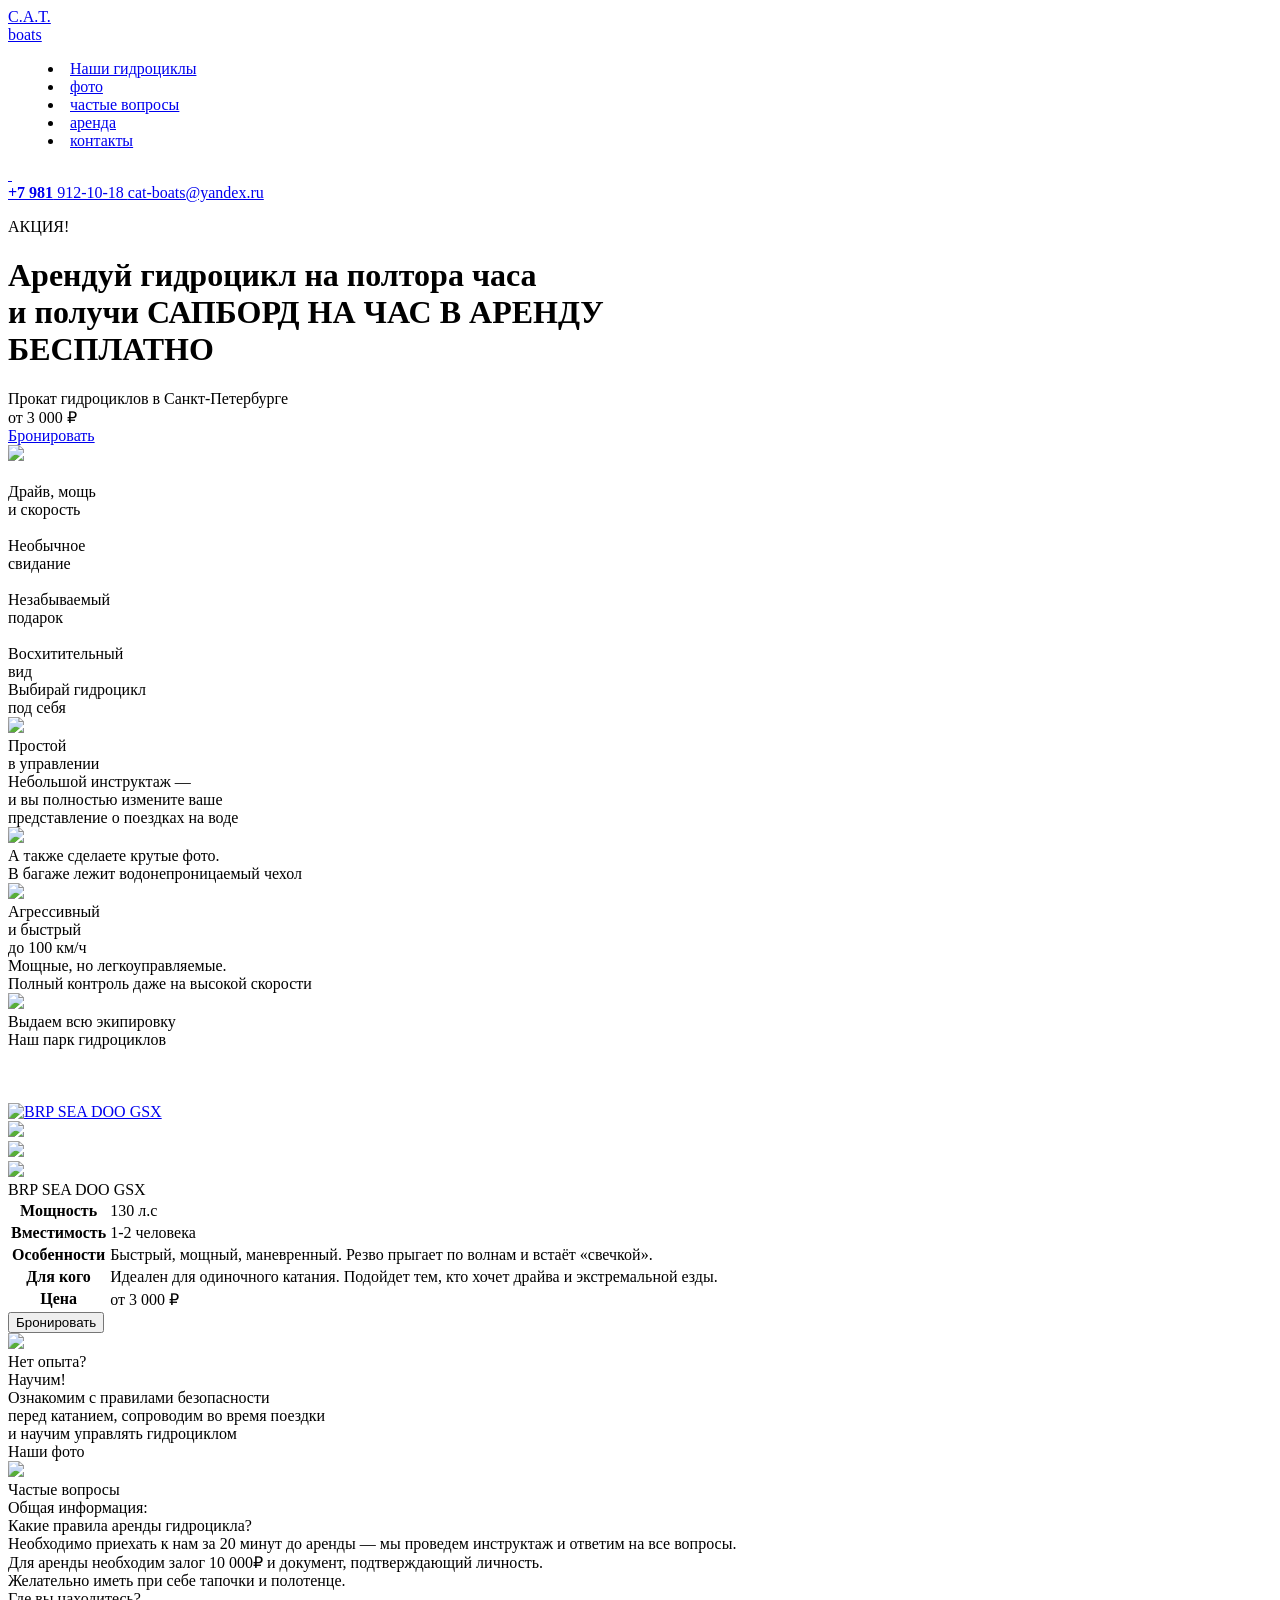
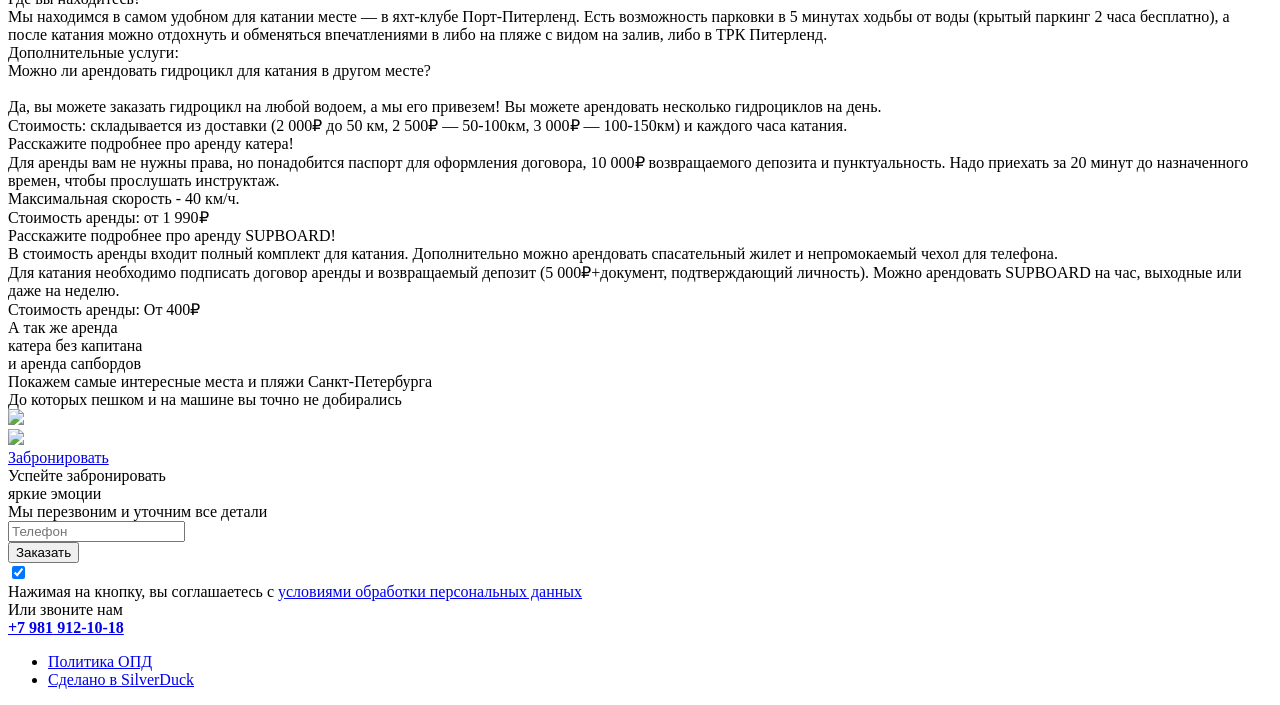
==== index.html @ 176a4f17 "Add files via upload" ====
﻿<!doctype html>
<html lang="ru">

<head>

	<meta charset="utf-8">
	<meta http-equiv="X-UA-Compatible" content="IE=edge">
	<meta name="viewport" content="width=device-width, initial-scale=1">

	<title>Прокат гидроциклов</title>
	<meta name="description" value="">

	<link rel="stylesheet" href="assets/media/css/style.css?t=assets/media/css/style.css" media="all">

	<link rel="stylesheet" href="swiper%407.4.1/swiper-bundle.min.css">
	<link rel="stylesheet" href="assets/media/plugins/fancybox/jquery.fancybox.min.css" media="all">

	<link rel="apple-touch-icon" sizes="180x180" href="assets/media/favicons/apple-touch-icon.png">
	<link rel="icon" type="image/png" sizes="32x32" href="assets/media/favicons/favicon-32x32.png">
	<link rel="icon" type="image/png" sizes="16x16" href="assets/media/favicons/favicon-16x16.png">
	<link rel="manifest" href="assets/media/favicons/site.webmanifest">
	<link rel="mask-icon" href="assets/media/favicons/safari-pinned-tab.svg" color="#101438">
	<meta name="msapplication-TileColor" content="#b8fd33">
	<meta name="theme-color" content="#b8fd33">
</head>

<body class="main-page">

	<header id="header" data-variant="1">
		<div class="container">
			<div class="in">

				<div class="left">

					<div class="logo">
						<a href="#">
							<span>C.A.T.</span><br>
							boats
						</a>
					</div>

				</div>

				<div class="right">

					<nav id="main-nav">
						<menu>
							<li>
								<a href="#park" data-smooth-scroll="">
									Наши гидроциклы
								</a>
							</li>
							<li>
								<a href="#photo" data-smooth-scroll="">
									фото
								</a>
							</li>
							<li>
								<a href="#faq" data-smooth-scroll="">
									частые вопросы
								</a>
							</li>
							<li>
								<a href="#arenda" data-smooth-scroll="">
									аренда
								</a>
							</li>
							<li>
								<a href="#footer" data-smooth-scroll="">
									контакты
								</a>
							</li>
						</menu>
					</nav>

					<div class="soc-line">
						<a href="https://tlgg.ru/79819121018" target="_blank">
							<img src="assets/img/telegram_icon.svg" alt="">
						</a>
						<a href="https://wapp.click/79819121018" target="_blank">
							<img src="assets/img/whatsapp_icon.svg" alt="">
						</a>
					</div>

					<div class="telephone">
						<a href="tel:+79819121018">
							<b>+7 981</b> 912-10-18
						</a>
						<a href="mailto:cat-boats@yandex.ru">cat-boats@yandex.ru</a>
					</div>

				</div>

			</div>
		</div>
	</header>
	<div id="content">

		<div class="block pb-h" data-id="1-1">
			<div class="top">
				<div class="container">
					<div class="in">

						<div class="info">
							<p>
								АКЦИЯ!
							</p>

							<h1>
								Арендуй гидроцикл на полтора часа<br>
								и получи САПБОРД НА ЧАС В АРЕНДУ<br>
								БЕСПЛАТНО
							</h1>

							<div class="sub-title">
								Прокат гидроциклов в <span style="white-space: nowrap;font-size: inherit;">Санкт-Петербурге</span><br>
								<span>от 3 000 ₽</span>
							</div>

							<div class="action">
								<a href="#park" data-smooth-scroll="">
									Бронировать
								</a>
							</div>
						</div>

						<div class="image">
							<img src="assets/img/opening.png">
						</div>

					</div>
				</div>
			</div>

			<div class="bottom">
				<div class="container">
					<div class="in">
						<div class="list">

							<div class="item item-1">
								<div class="item-icon">
									<img src="assets/img/priem-1.svg" alt="">
								</div>
								<div class="item-title">
									Драйв, мощь<br>
									и скорость
								</div>
							</div>

							<div class="item item-2">
								<div class="item-icon">
									<img src="assets/img/priem-2.svg" alt="">
								</div>
								<div class="item-title">
									Необычное<br>
									свидание
								</div>
							</div>

							<div class="item item-3">
								<div class="item-icon">
									<img src="assets/img/priem-3.svg" alt="">
								</div>
								<div class="item-title">
									Незабываемый<br>
									подарок
								</div>
							</div>

							<div class="item item-4">
								<div class="item-icon">
									<img src="assets/img/priem-4.svg" alt="">
								</div>
								<div class="item-title">
									Восхитительный<br>
									вид
								</div>
							</div>

						</div>
					</div>
				</div>
			</div>

		</div>

		<div class="block py-h" data-id="2-1">
			<div class="container">
				<div class="in">

					<div class="title text-center" data-size="medium">
						Выбирай гидроцикл<br>под себя
					</div>

					<div class="list">

						<div class="item item-1 item-image-left">
							<div class="item-in">

								<div class="item-image">
									<img src="assets/cache/images/assets/media/img/pages/main/2-1/item-1-945x717-e5d.jpg">
								</div>

								<div class="item-info">

									<div class="item-title">
										Простой<br>в управлении
									</div>

									<div class="item-description">
										Небольшой инструктаж —<br>и вы полностью измените ваше<br> представление о поездках на воде
									</div>

									<div class="item-additional">
										<div class="item-additional-image">
											<img src="assets/cache/images/assets/media/img/pages/main/2-1/item-1-info-115x-0d0.png">
										</div>

										<div class="item-additional-description">
											А также сделаете крутые фото.<br> В багаже лежит водонепроницаемый чехол
										</div>
									</div>

								</div>

							</div>
						</div>

						<div class="item item-2 item-image-right">
							<div class="item-in">

								<div class="item-image">
									<img src="assets/cache/images/assets/media/img/pages/main/2-1/item-2-945x725-397.jpg">
								</div>

								<div class="item-info">

									<div class="item-title">
										Агрессивный<br> и быстрый
									</div>

									<div class="item-sub-title">
										<span>
											до 100 км/ч
										</span>
									</div>

									<div class="item-description">
										Мощные, но легкоуправляемые.<br> Полный контроль даже на высокой скорости
									</div>

									<div class="item-additional">
										<div class="item-additional-image">
											<img src="assets/cache/images/assets/media/img/pages/main/2-1/item-2-info-105x-9df.png">
										</div>

										<div class="item-additional-description">
											Выдаем всю экипировку
										</div>
									</div>

								</div>

							</div>
						</div>

					</div>

				</div>
			</div>
		</div>

		<div class="block py-h" data-id="3-1" id="park">
			<div class="container">
				<div class="in">

					<div class="top">

						<div class="title" data-size="medium">
							Наш парк гидроциклов
						</div>

						<div class="controls">

							<div class="control prev">
								<svg width="36" height="23" viewbox="0 0 36 23" fill="none" xmlns="http://www.w3.org/2000/svg">
									<path d="M36.001 11.5L1.00098 11.5M1.00098 11.5L11.501 1M1.00098 11.5L11.501 22"></path>
								</svg>
							</div>

							<div class="control next">
								<svg width="36" height="23" viewbox="0 0 36 23" fill="none" xmlns="http://www.w3.org/2000/svg">
									<path d="M0.00097748 11.5L35.001 11.5M35.001 11.5L24.501 1M35.001 11.5L24.501 22"></path>
								</svg>
							</div>

						</div>

					</div>

					<div class="list">
						<div class="swiper">
							<div class="swiper-wrapper">

								<div class="swiper-slide item">
									<div class="item-in">
										<div class="item-image">
											<a href="assetimg/gidrosicle/gsx/1.JPG" data-fancybox="product-6" data-fancybox-product="">
												<img src="assets/img/gidrosicle/gsx/1.JPG" alt="BRP SEA DOO GSX ">
											</a>
										</div>

										<div class="item-photos">
											<div class="item-photo">
												<a href="assets/img/gidrosicle/gsx/2.JPG" data-fancybox="product-6" data-fancybox-product="">
													<img src="assets/img/gidrosicle/gsx/2.JPG" srcset="assets/img/gidrosicle/gsx/2.JPG">
												</a>
											</div>
											<div class="item-photo">
												<a href="assets/img/gidrosicle/gsx/3.JPG" data-fancybox="product-6" data-fancybox-product="">
													<img src="assets/img/gidrosicle/gsx/3.JPG" srcset="assets/img/gidrosicle/gsx/3.JPG">
												</a>
											</div>
											<div class="item-photo">
												<a href="assets/img/gidrosicle/gsx/4.JPG" data-fancybox="product-6" data-fancybox-product="">
													<img src="assets/img/gidrosicle/gsx/4.JPG" srcset="assets/img/gidrosicle/gsx/4.JPG">
												</a>
											</div>
										</div>

										<div class="item-title">
											<span>
												BRP SEA DOO GSX
											</span>
										</div>

										<div class="item-characteristics">
											<table>
												<tr>
													<th>Мощность</th>
													<td>130 л.с</td>
												</tr>
												<tr>
													<th>Вместимость</th>
													<td>1-2 человека</td>
												</tr>
												<tr>
													<th>Особенности</th>
													<td>Быстрый, мощный, маневренный. Резво прыгает по волнам и встаёт «свечкой». </td>
												</tr>
												<tr>
													<th>Для кого</th>
													<td>Идеален для одиночного катания. Подойдет тем, кто хочет драйва и экстремальной езды.</td>
												</tr>
												<tr>
													<th>Цена</th>
													<td>от 3 000 ₽</td>
												</tr>
											</table>
										</div>

										<div class="item-action">
											<button type="button" data-product-callback="BRP SEA DOO GSX">
												Бронировать
											</button>
										</div>

									</div>
								</div>
								<div class="swiper-slide item">
									<div class="item-in">
										<div class="item-image">
											<a href="assets/img/gidrosicle/gtx-rfi/1.jpg" data-fancybox="product-5" data-fancybox-product="">
												<img src="assets/img/gidrosicle/gtx-rfi/1.jpg" alt="BRP SEA DOO GTX RFI">
											</a>
										</div>

										<div class="item-photos">
											<div class="item-photo">
												<a href="assets/img/gidrosicle/gtx-rfi/1.jpg" data-fancybox="product-5"
													data-fancybox-product="">
													<img src="assets/img/gidrosicle/gtx-rfi/1.jpg" srcset="assets/img/gidrosicle/gtx-rfi/1.jpg">
												</a>
											</div>
											<div class="item-photo">
												<a href="assets/img/gidrosicle/gtx-rfi/2.jpg" data-fancybox="product-5"
													data-fancybox-product="">
													<img src="assets/img/gidrosicle/gtx-rfi/2.jpg" srcset="assets/img/gidrosicle/gtx-rfi/2.jpg">
												</a>
											</div>
										</div>

										<div class="item-title">
											<span>
												BRP SEA DOO GTX RFI
											</span>
										</div>

										<div class="item-characteristics">
											<table>
												<tr>
													<th>Мощность</th>
													<td>110 л.с</td>
												</tr>
												<tr>
													<th>Вместимость</th>
													<td>1-2 человека</td>
												</tr>
												<tr>
													<th>Особенности</th>
													<td>Комфортный, устойчивый, надежный. </td>
												</tr>
												<tr>
													<th>Для кого</th>
													<td>Идеален для катания вдвоём. Подойдет для необычного свидания.</td>
												</tr>
												<tr>
													<th>Цена</th>
													<td>от 3 000 ₽</td>
												</tr>
											</table>
										</div>

										<div class="item-action">
											<button type="button" data-product-callback="BRP SEA DOO GTX RFI">
												Бронировать
											</button>
										</div>

									</div>
								</div>
								<div class="swiper-slide item">
									<div class="item-in">
										<div class="item-image">
											<a href="assets/img/gidrosicle/rxp/1.jpg" data-fancybox="product-7" data-fancybox-product="">
												<img src="assets/img/gidrosicle/rxp/1.jpg" alt="SEA-DOO RXP">
											</a>
										</div>

										<div class="item-photos">
											<div class="item-photo">
												<a href="assets/img/gidrosicle/rxp/1.jpg" data-fancybox="product-7" data-fancybox-product="">
													<img src="assets/img/gidrosicle/rxp/1.jpg" srcset="assets/img/gidrosicle/rxp/1.jpg">
												</a>
											</div>
											<div class="item-photo">
												<a href="assets/img/gidrosicle/rxp/2.jpg" data-fancybox="product-7" data-fancybox-product="">
													<img src="assets/img/gidrosicle/rxp/2.jpg" srcset="assets/img/gidrosicle/rxp/2.jpg">
												</a>
											</div>
										</div>

										<div class="item-title">
											<span>
												SEA-DOO RXP
											</span>
										</div>

										<div class="item-characteristics">
											<table>
												<tr>
													<th>Мощность</th>
													<td>150 л.с</td>
												</tr>
												<tr>
													<th>Вместимость</th>
													<td>1-3 человека</td>
												</tr>
												<tr>
													<th>Особенности</th>
													<td>Устойчивый и настолько мощный, что способен надежно удерживать до 3-х человек. Одна из
														самых комфортных моделей.</td>
												</tr>
												<tr>
													<th>Для кого</th>
													<td>Подойдёт как для парного, так и для индивидуального катания.</td>
												</tr>
												<tr>
													<th>Цена</th>
													<td>от 4 000 ₽</td>
												</tr>
											</table>
										</div>

										<div class="item-action">
											<button type="button" data-product-callback="SEA-DOO RXP">
												Бронировать
											</button>
										</div>

									</div>
								</div>
							</div>
						</div>
					</div>

				</div>
			</div>
		</div>

		<div class="block py-h" data-id="5-1">
			<div class="container">
				<div class="in">

					<div class="image">
						<img src="assets/cache/images/assets/media/img/pages/main/5-1-1500x-cd6.jpg">

						<div class="image-text">
							<span>
								Нет опыта?<br>Научим!
							</span>
						</div>
					</div>

					<div class="description">
						Ознакомим с правилами безопасности<br>перед катанием, сопроводим во время поездки<br>и научим управлять
						гидроциклом
					</div>

				</div>
			</div>
		</div>

		<div class="block py-h" data-id="6-1" id="photo">
			<div class="in">
				<div class="container">

					<div class="title text-md-center" data-size="medium">
						Наши фото
					</div>

					<div class="list">
						<div class="swiper">
							<div class="swiper-wrapper">

								<div class="swiper-slide item">
									<a href="assetimg/slider/1.JPG" data-fancybox="6-1" class="item-in">
										<img src="assets/img/slider/1.JPG">
									</a>
								</div>
								<div class="swiper-slide item">
									<a href="assetimg/slider/2.JPG" data-fancybox="6-1" class="item-in">
										<img src="assets/img/slider/2.JPG">
									</a>
								</div>
								<div class="swiper-slide item">
									<a href="assetimg/slider/3.JPG" data-fancybox="6-1" class="item-in">
										<img src="assets/img/slider/3.JPG">
									</a>
								</div>
								<div class="swiper-slide item">
									<a href="assetimg/slider/4.JPG" data-fancybox="6-1" class="item-in">
										<img src="assets/img/slider/4.JPG">
									</a>
								</div>
								<div class="swiper-slide item">
									<a href="assetimg/slider/5.JPG" data-fancybox="6-1" class="item-in">
										<img src="assets/img/slider/5.JPG">
									</a>
								</div>
								<div class="swiper-slide item">
									<a href="assetimg/slider/6.JPG" data-fancybox="6-1" class="item-in">
										<img src="assets/img/slider/6.JPG">
									</a>
								</div>
								<div class="swiper-slide item">
									<a href="assetimg/slider/7.JPG" data-fancybox="6-1" class="item-in">
										<img src="assets/img/slider/7.JPG">
									</a>
								</div>
								<div class="swiper-slide item">
									<a href="assetimg/slider/8.JPG" data-fancybox="6-1" class="item-in">
										<img src="assets/img/slider/8.JPG">
									</a>
								</div>
								<div class="swiper-slide item">
									<a href="assetimg/slider/9.JPG" data-fancybox="6-1" class="item-in">
										<img src="assets/img/slider/9.JPG">
									</a>
								</div>
								<div class="swiper-slide item">
									<a href="assetimg/slider/10.JPG" data-fancybox="6-1" class="item-in">
										<img src="assets/img/slider/10.JPG">
									</a>
								</div>
								<div class="swiper-slide item">
									<a href="assetimg/slider/11.JPG" data-fancybox="6-1" class="item-in">
										<img src="assets/img/slider/11.JPG">
									</a>
								</div>


							</div>

							<div class="swiper-scrollbar"></div>
						</div>
					</div>

				</div>
			</div>
		</div>

		<div class="block py-h" data-id="7-1" id="faq">
			<div class="container">
				<div class="in">

					<div class="title text-md-center" data-size="medium">
						Частые вопросы
					</div>

					<div class="list">

						<div class="item faq-title">
							Общая информация:
						</div>

						<div class="item">
							<div class="item-in">

								<div class="item-title">
									Какие правила аренды гидроцикла?
								</div>

								<div class="item-text">
									Необходимо приехать к нам за 20 минут до аренды — мы проведем инструктаж и ответим на все вопросы.<br>
									Для аренды необходим залог 10 000₽ и документ, подтверждающий личность.<br>
									Желательно иметь при себе тапочки и полотенце.

								</div>

							</div>
						</div>
						<div class="item">
							<div class="item-in">

								<div class="item-title">
									Где вы находитесь?
								</div>

								<div class="item-text">
									Мы находимся в самом удобном для катании месте — в яхт-клубе Порт-Питерленд. Есть возможность парковки
									в 5 минутах ходьбы от воды (крытый паркинг 2 часа бесплатно), а после катания можно отдохнуть и
									обменяться впечатлениями в либо на пляже с видом на залив, либо в ТРК Питерленд.
								</div>

							</div>
						</div>

						<div class="item faq-title">
							Дополнительные услуги:
						</div>

						<div class="item">
							<div class="item-in">

								<div class="item-title">
									Можно ли арендовать гидроцикл для катания в другом месте?
								</div>

								<div class="item-text"><br>
									Да, вы можете заказать гидроцикл на любой водоем, а мы его привезем! Вы можете арендовать несколько
									гидроциклов на день.<br>
									Стоимость: складывается из доставки (2 000₽ до 50 км, 2 500₽ — 50-100км, 3 000₽ — 100-150км) и каждого
									часа катания.
								</div>

							</div>
						</div>
						<div class="item">
							<div class="item-in">

								<div class="item-title">
									Расскажите подробнее про аренду катера!
								</div>

								<div class="item-text">
									Для аренды вам не нужны права, но понадобится паспорт для оформления договора, 10 000₽ возвращаемого
									депозита и пунктуальность. Надо приехать за 20 минут до назначенного времен, чтобы прослушать
									инструктаж.<br>
									Максимальная скорость - 40 км/ч.<br>
									Стоимость аренды: от 1 990₽
								</div>

							</div>
						</div>
						<div class="item">
							<div class="item-in">

								<div class="item-title">
									Расскажите подробнее про аренду SUPBOARD!
								</div>

								<div class="item-text">
									В стоимость аренды входит полный комплект для катания. Дополнительно можно арендовать спасательный
									жилет и непромокаемый чехол для телефона.<br>
									Для катания необходимо подписать договор аренды и возвращаемый депозит (<span
										style="white-space: nowrap;">5 000₽+</span>документ,
									подтверждающий личность). Можно арендовать SUPBOARD на час, выходные или даже на неделю.<br>
									Стоимость аренды: От 400₽
								</div>

							</div>
						</div>

					</div>

				</div>
			</div>
		</div>

		<div class="block pt-h" data-id="8-1" id="arenda">
			<div class="in">
				<div class="container">

					<div class="list">

						<div class="item item-1">
							<div class="item-in">
								<div class="item-title">
									А так же аренда<br>
									катера без капитана<br>
									и аренда сапбордов
								</div>

								<div class="item-description">
									Покажем самые интересные места и пляжи Санкт-Петербурга
								</div>

								<div class="item-additional">
									До которых пешком и на машине вы точно не добирались
								</div>

								<div class="item-image">
									<img src="assets/cache/images/assets/media/img/pages/main/8-1/item-1-1050x-dff.jpg">
								</div>
							</div>
						</div>

						<div class="item item-2">
							<div class="item-in">
								<div class="item-image">
									<img src="assets/cache/images/assets/media/img/pages/main/8-1/item-2-750x-c8d.jpg">
								</div>

								<div class="item-action">
									<a href="#excursion" data-fancybox="">
										Забронировать
									</a>
								</div>

							</div>
						</div>

					</div>

				</div>
			</div>
		</div>

	</div>

	<footer id="footer" data-variant="1"
		style="background-image: url('assets/cache/images/assets/media/img/footer-1300x-13b.jpg')">
		<div class="in">

			<div class="title text-center" data-size="medium">
				Успейте забронировать<br>
				яркие эмоции
			</div>

			<div class="description">
				Мы перезвоним и уточним все детали
			</div>

			<div class="form" data-form="1-1-popup-form-footer">
				<div class="form-in">


					<form action="" data-ajax-form="" data-parsley-validate="">
						<input type="hidden" name="project_name" value="C.A.T. BOATS">
						<input type="hidden" name="admin_email" value="cat-boats@yandex.ru">
						<input type="hidden" name="form_subject" value="Бронирование в подвале сайта">
						<input type="hidden" name="type" value="Обратная связь в футере">

						<div class="form-group">
							<input name="telephone" type="tel" name="telephone" class="form-control" placeholder="Телефон" required=""
								data-telephone="">
						</div>

						<button type="submit">
							Заказать
						</button>

						<div class="agreement">
							<label>
								<input type="checkbox" name="agreement" checked="" required="">

								<div>
									Нажимая на кнопку, вы соглашаетесь с <a href="privacy.pdf" target="_blank">условиями обработки
										персональных данных</a>
								</div>
							</label>
						</div>
					</form>

				</div>
			</div>

			<div class="contacts">
				<div class="contacts-title">
					Или звоните нам
				</div>

				<div class="contacts-telephone">
					<a href="tel:+79819121018">
						<b>+7 981</b><b> 912-10-18</b>
					</a>
				</div>
			</div>

			<div class="links">
				<ul>

					<li>
						<a href="privacy.pdf">
							<span>
								Политика ОПД
							</span>
						</a>
					</li>

					<li>
						<a href="http://silverduck.net/" target="_blank">
							<span>
								Сделано в SilverDuck
							</span>
						</a>
					</li>

				</ul>
			</div>

		</div>
	</footer>
	<script src="assets/media/plugins/jquery/jquery-3.6.0.min.js"></script>
	<script src="swiper%407.4.1/swiper-bundle.min.js"></script>
	<script src="assets/media/plugins/fancybox/jquery.fancybox.min.js"></script>
	<script src="assets/media/plugins/parsley/parsley.min.js"></script>
	<script src="assets/media/plugins/masked-input/jquery.maskedinput.js"></script>
	<script src="gh/cferdinandi/gumshoe%404/dist/gumshoe.polyfills.min.js"></script>
	<script src="gh/cferdinandi/smooth-scroll%4015/dist/smooth-scroll.polyfills.min.js"></script>

	<script src="assets/media/js/reusable/plugins.js"></script>

	<script src="assets/media/js/reusable/form.js"></script>
	<script src="assets/media/js/app.js?v=/assets/media/js/app.js"></script>


	<div id="callback" class="popup" data-id="1-1" data-popup="1" style="display: none;">
		<div class="in">

			<div class="form" data-form="1-1-popup-form-callback">
				<div class="form-in">


					<div class="top">
						<div class="title" data-size="small">
							Обратная связь
						</div>

						<div class="text">
							Оставьте заявку и мы вам перезвоним
						</div>
					</div>

					<form action="" data-ajax-form="" data-parsley-validate="">
						<input type="hidden" name="project_name" value="C.A.T. BOATS">
						<input type="hidden" name="admin_email" value="cat-boats@yandex.ru">
						<input type="hidden" name="form_subject" value="Обратная связь в шапке">

						<input type="hidden" name="formid" value="1-1-popup-form-callback">
						<input type="hidden" name="type" value="Обратная связь в шапке">

						<div class="form-group">
							<input name="telephone" type="tel" name="telephone" class="form-control" placeholder="Телефон" required=""
								data-telephone="">
						</div>

						<button type="submit">
							Заказать
						</button>

						<div class="agreement">
							<label>
								<input type="checkbox" name="agreement" checked="" required="">

								<div>
									Нажимая на кнопку, вы соглашаетесь с <a href="privacy.pdf" target="_blank">условиями обработки
										персональных данных</a>
								</div>
							</label>
						</div>
					</form>

				</div>
			</div>

		</div>
	</div>

	<div id="excursion" class="popup" data-id="1-1" data-popup="1" style="display: none;">
		<div class="in">

			<div class="form" data-form="1-1-popup-form-excursion">
				<div class="form-in">


					<div class="top">
						<div class="title" data-size="small">
							Заказать экскурсию
						</div>

						<div class="text">
							Оставьте заявку и мы вам перезвоним
						</div>
					</div>

					<form method="post" data-ajax-form="" data-parsley-validate="">
						<input type="hidden" name="project_name" value="C.A.T. BOATS">
						<input type="hidden" name="admin_email" value="cat-boats@yandex.ru">
						<input type="hidden" name="form_subject" value="Заказ экскурсии">

						<input type="hidden" name="type" value="Заказ экскурсии">

						<div class="form-group">
							<input name="telephone" type="tel" name="telephone" class="form-control" placeholder="Телефон" required=""
								data-telephone="">
						</div>

						<button type="submit">
							Заказать
						</button>

						<div class="agreement">
							<label>
								<input type="checkbox" name="agreement" checked="" required="">

								<div>
									Нажимая на кнопку, вы соглашаетесь с <a href="privacy.pdf" target="_blank">условиями обработки
										персональных данных</a>
								</div>
							</label>
						</div>
					</form>

				</div>
			</div>

		</div>
	</div>

	<div id="product-popup" class="popup" data-id="1-1" data-popup="1" style="display: none;">
		<div class="in">

			<div class="form" data-form="1-6-popup-form-product">
				<div class="form-in">


					<div class="top">
						<div class="title" data-size="small">
							<div>
								Бронировать гидроцикл<br><span data-product-text=""></span>
							</div>
						</div>

						<div class="text">
							Оставьте заявку и мы вам перезвоним
						</div>
					</div>

					<form method="" data-ajax-form="" data-parsley-validate="">
						<input type="hidden" name="project_name" value="C.A.T. BOATS">
						<input type="hidden" name="admin_email" value="cat-boats@yandex.ru">
						<input type="hidden" name="form_subject" value="Бронирование гидроцикла">

						<input type="hidden" name="type" value="Бронирование гидроцикла">
						<input type="hidden" name="product" data-product-input="">

						<div class="form-group">
							<input name="telephone" type="tel" name="telephone" class="form-control" placeholder="Телефон" required=""
								data-telephone="">
						</div>

						<button type="submit">
							Забронировать
						</button>

						<div class="agreement">
							<label>
								<input type="checkbox" name="agreement" checked="" required="">

								<div>
									Нажимая на кнопку, вы соглашаетесь с <a href="privacy.pdf" target="_blank">условиями обработки
										персональных данных</a>
								</div>
							</label>
						</div>
					</form>

				</div>
			</div>

		</div>
	</div>

</body>

</html>
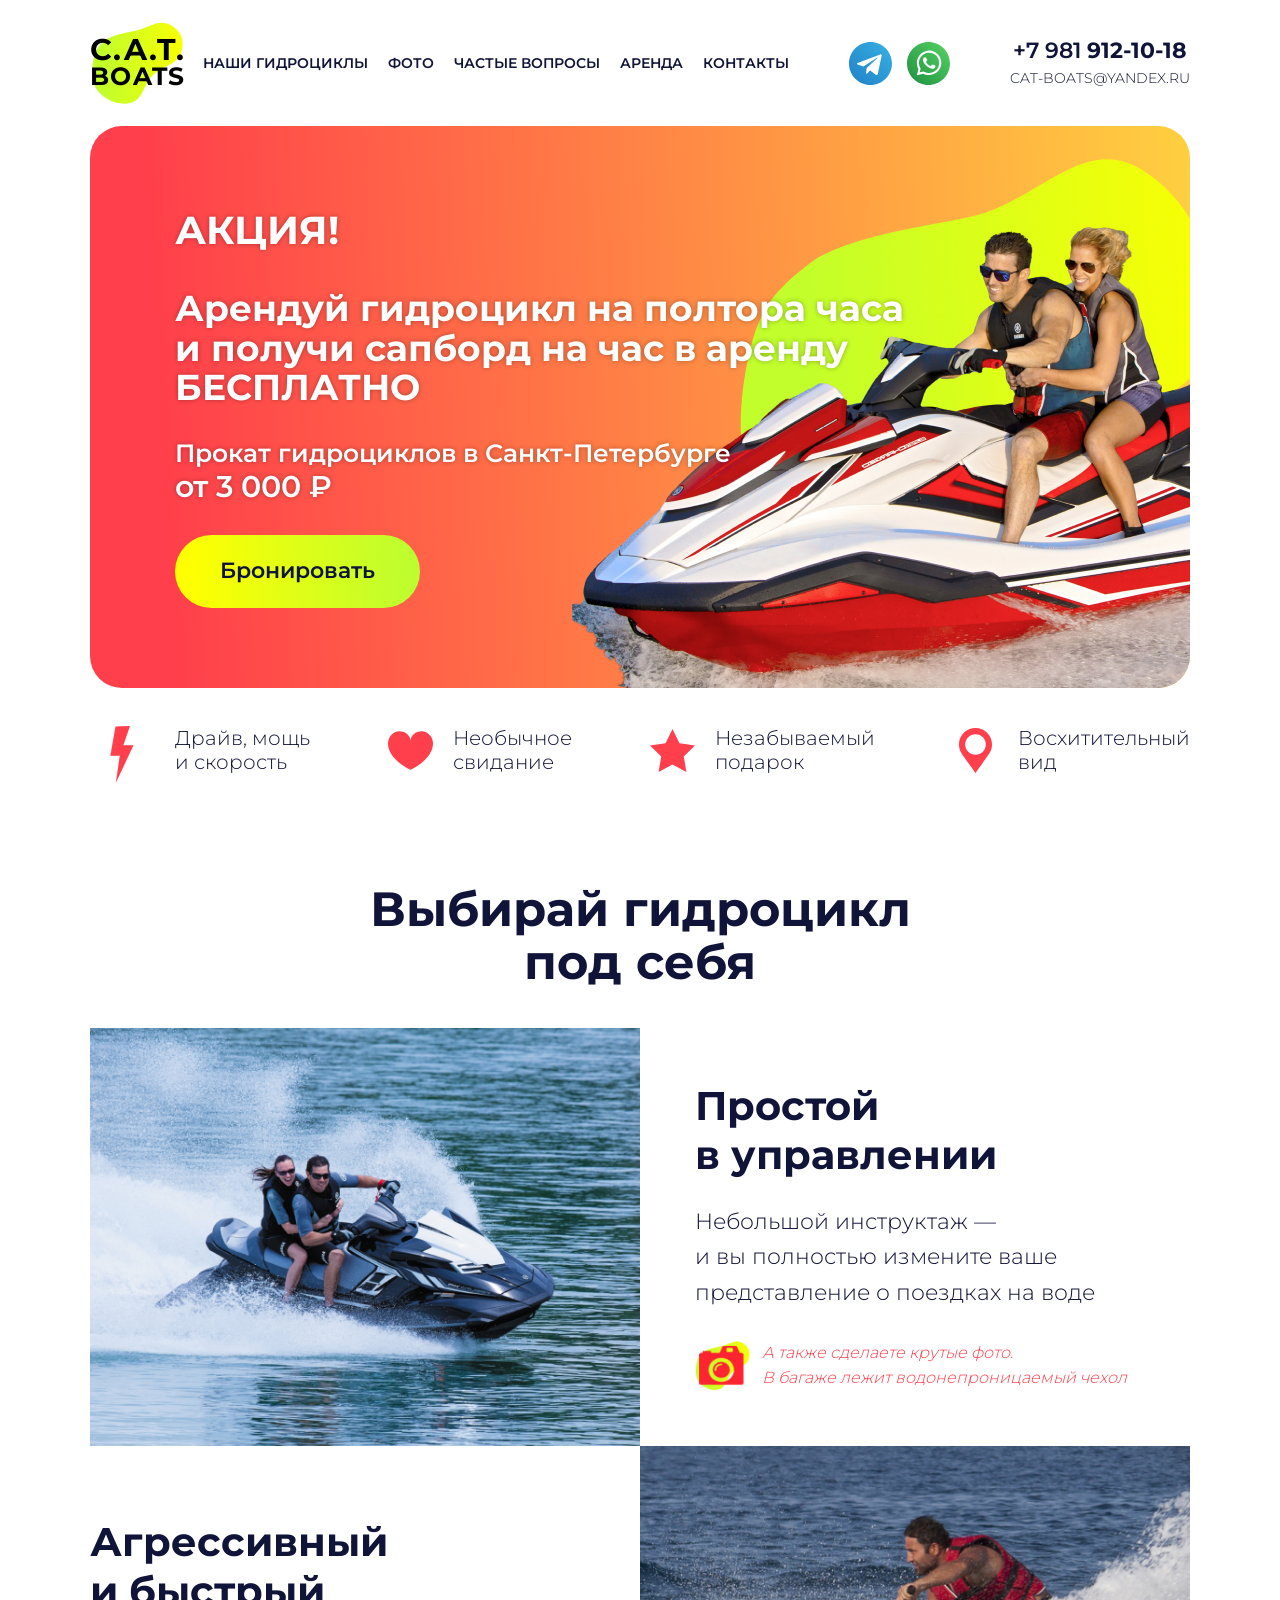
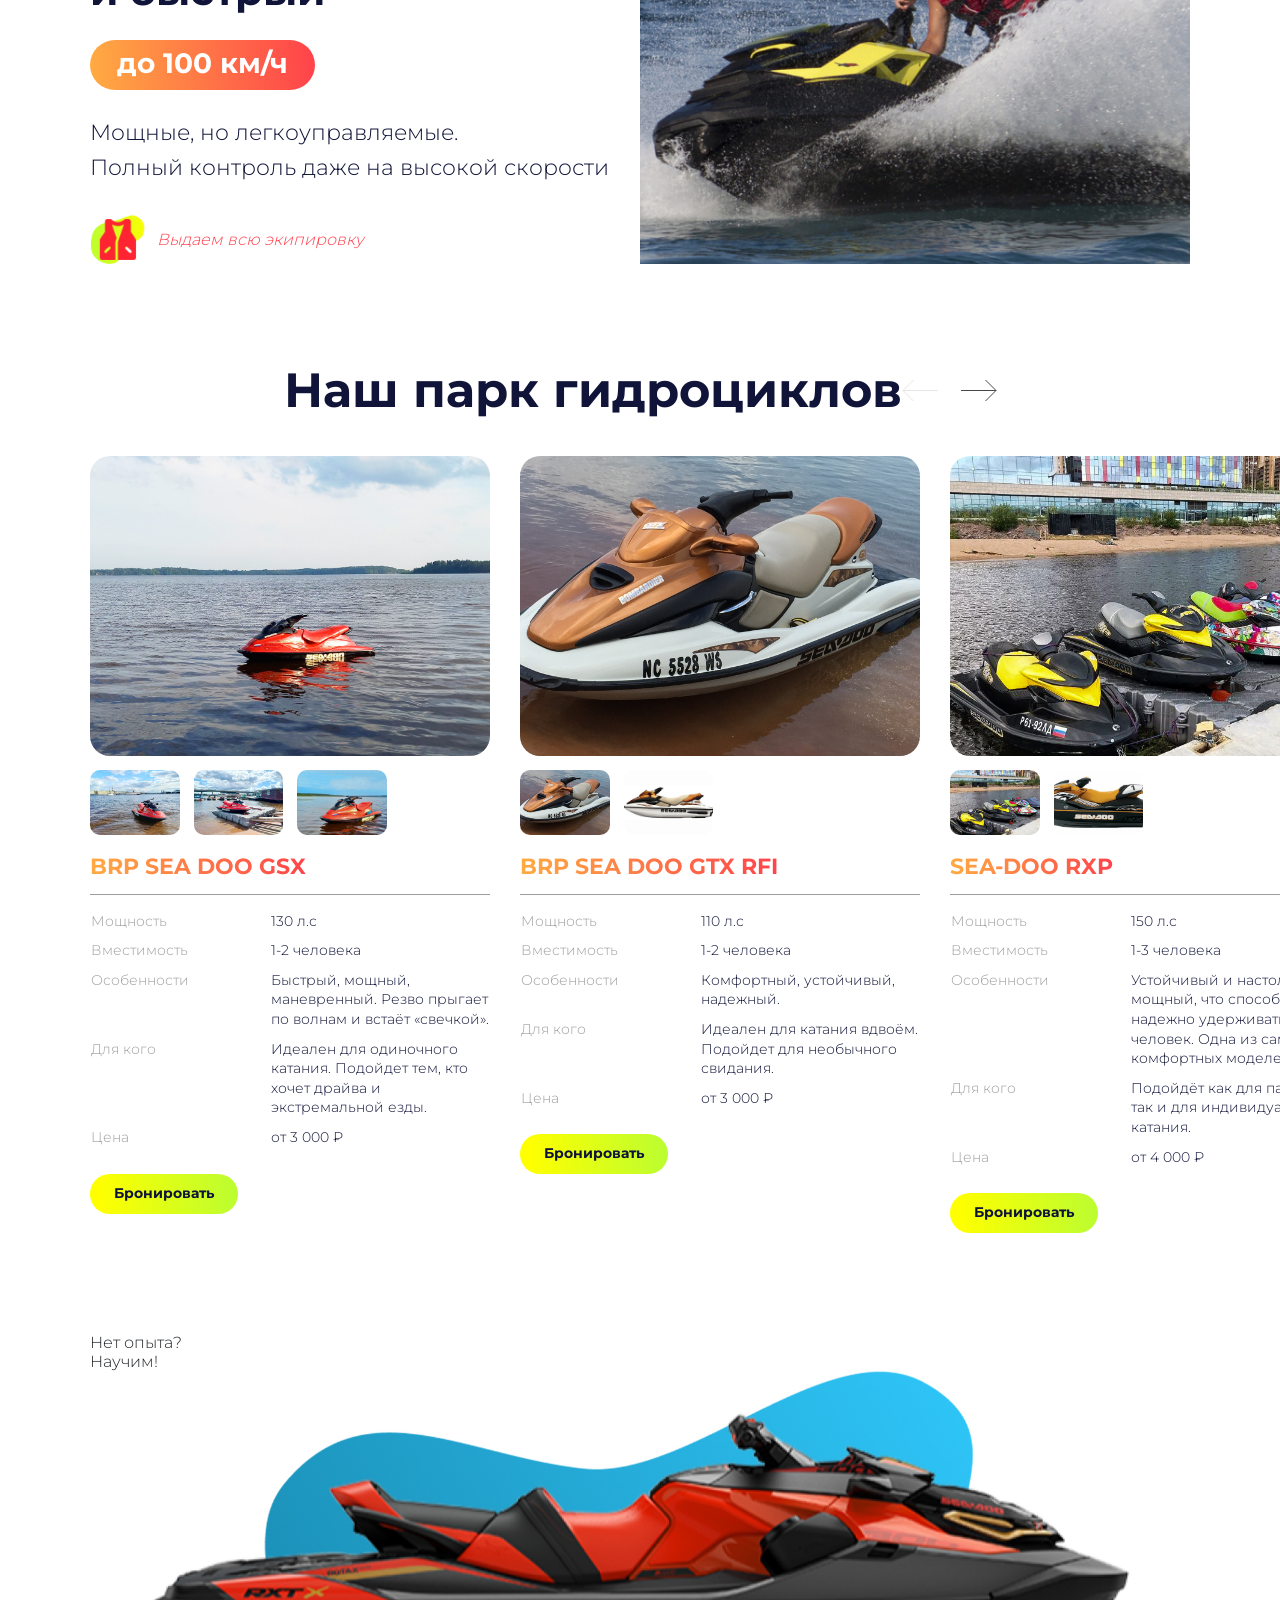
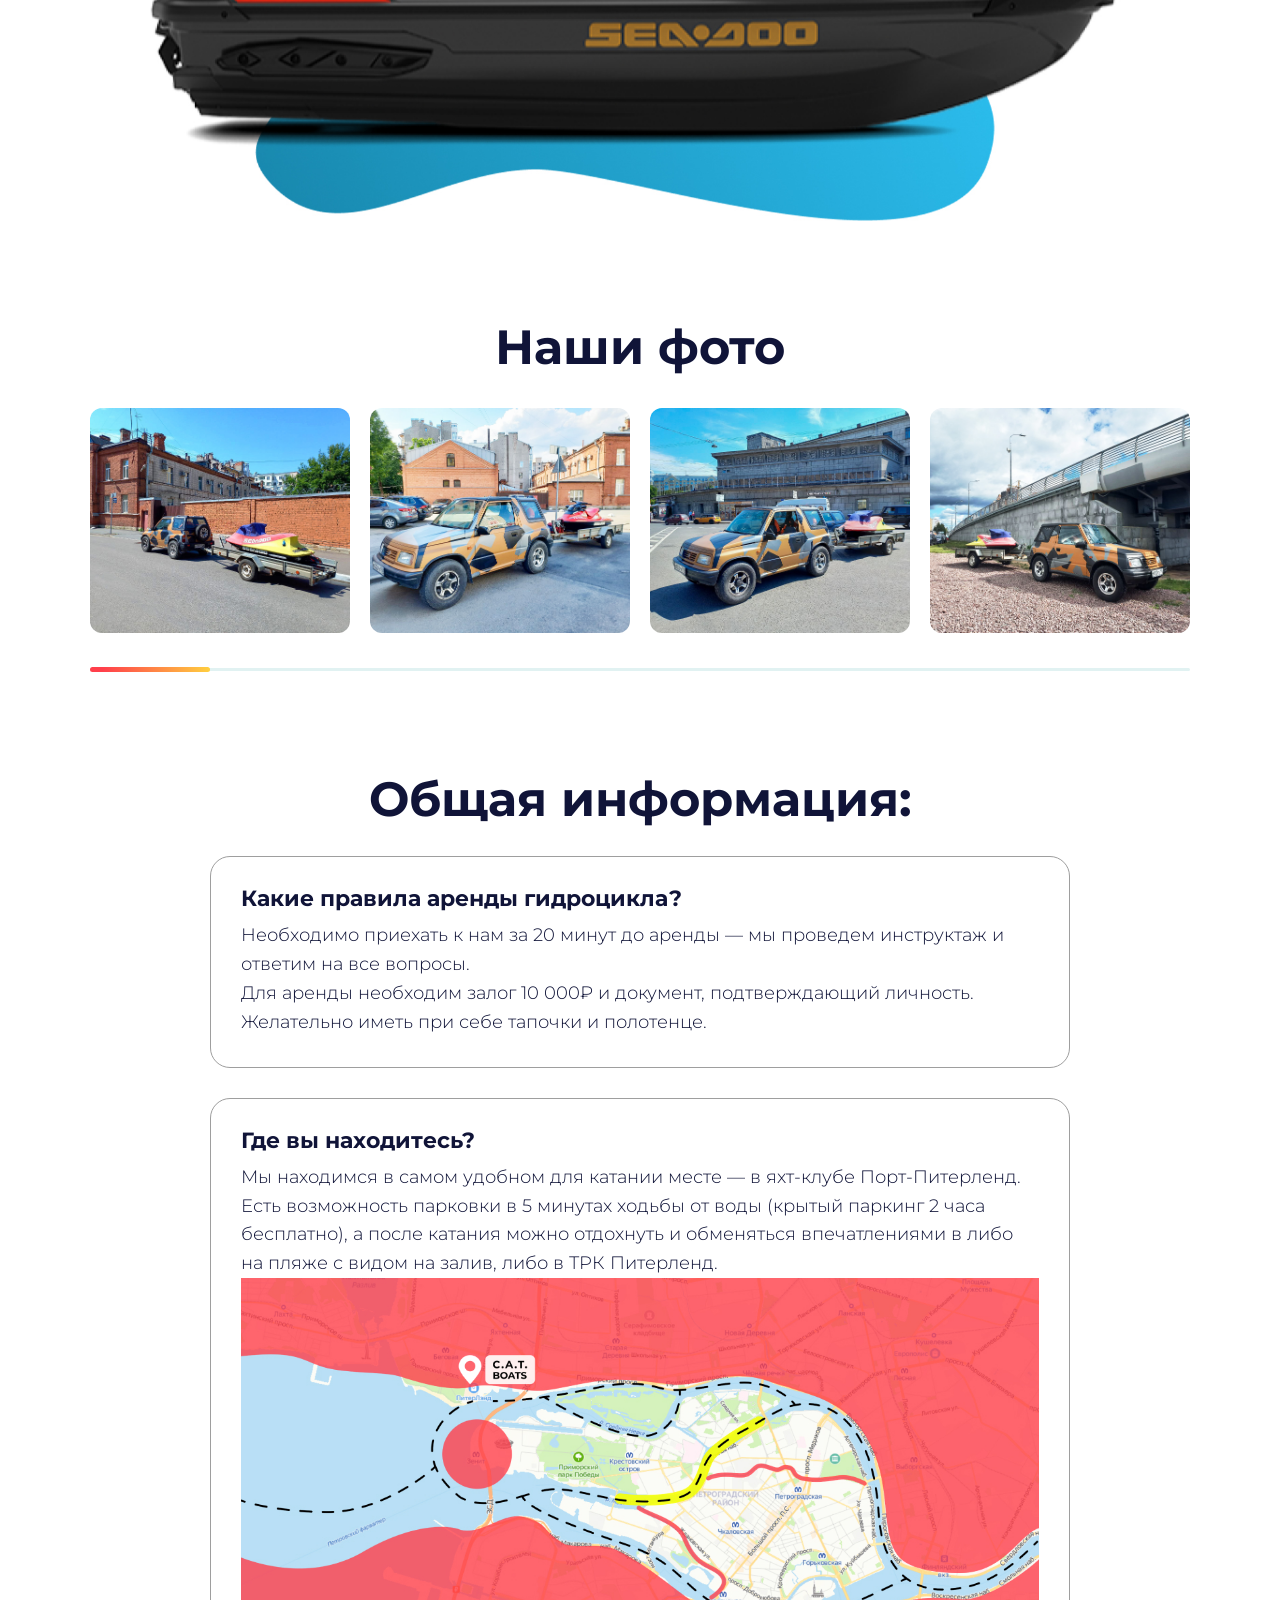
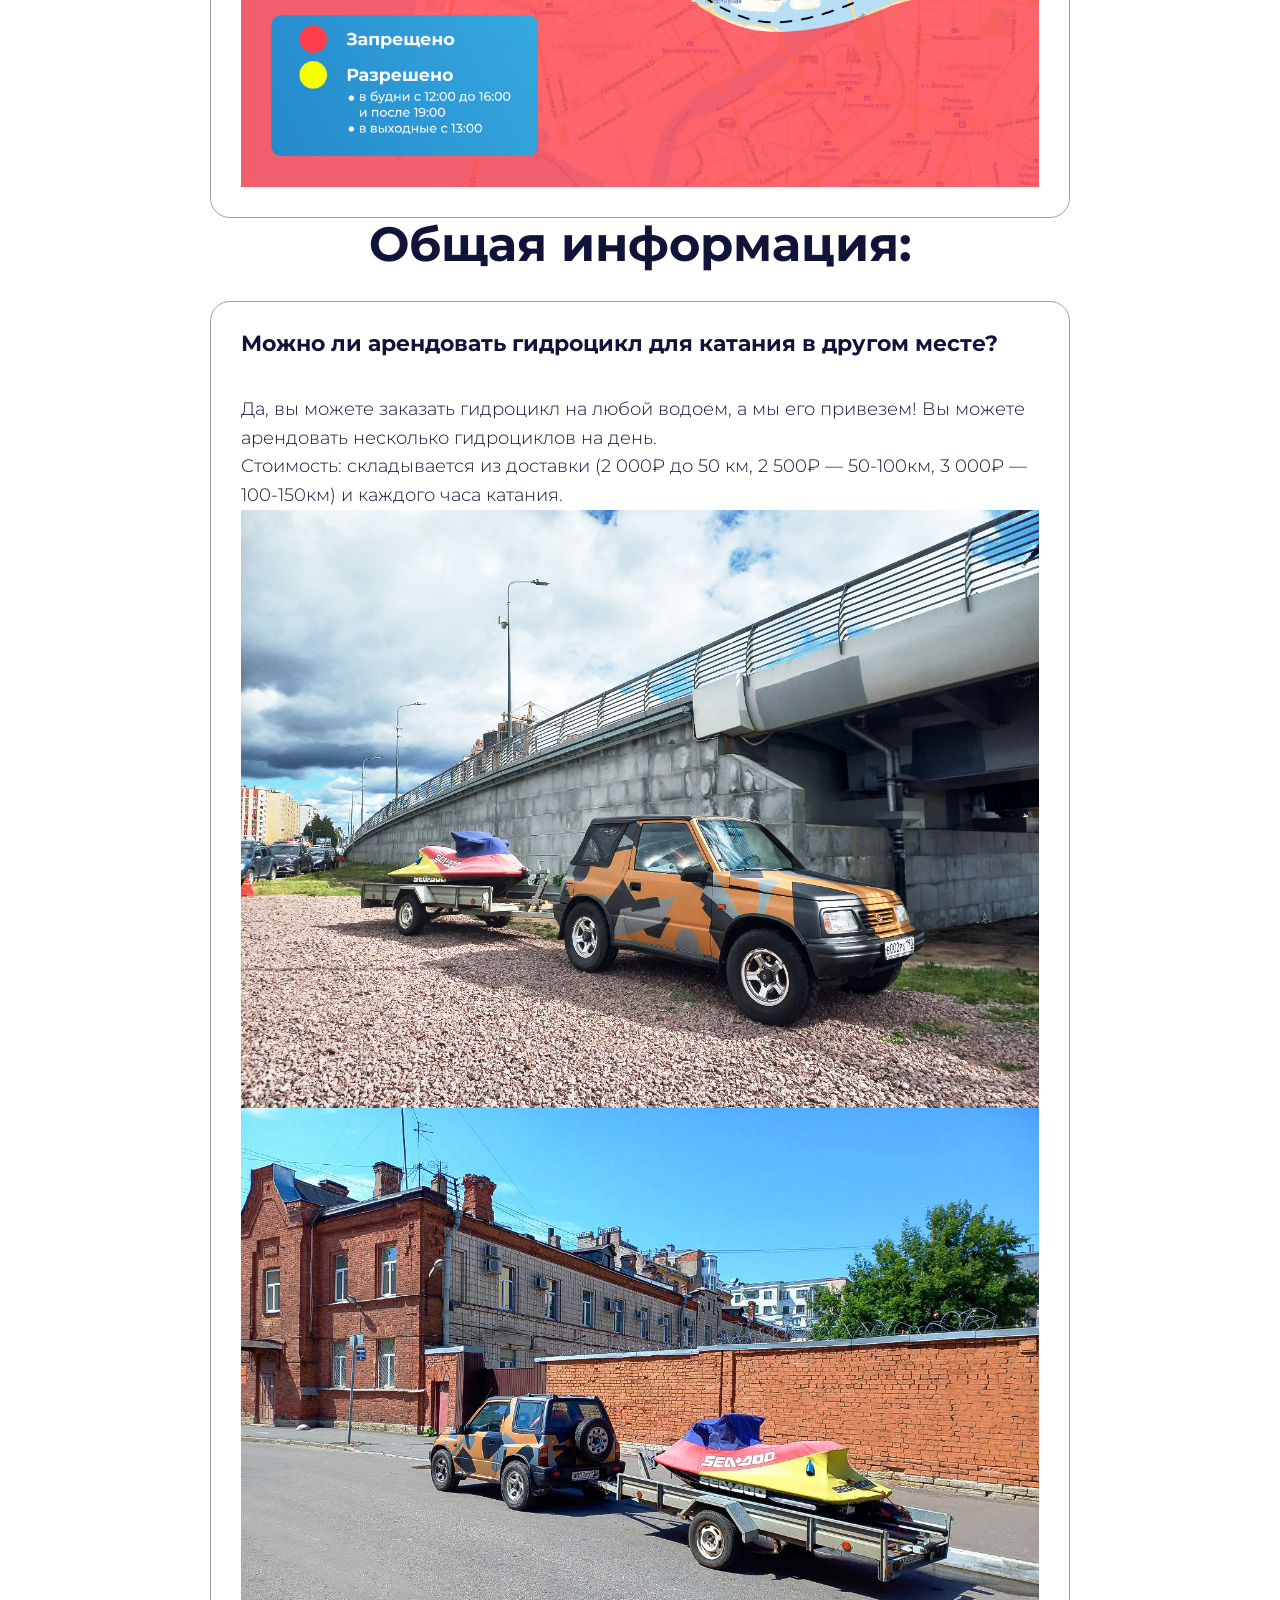
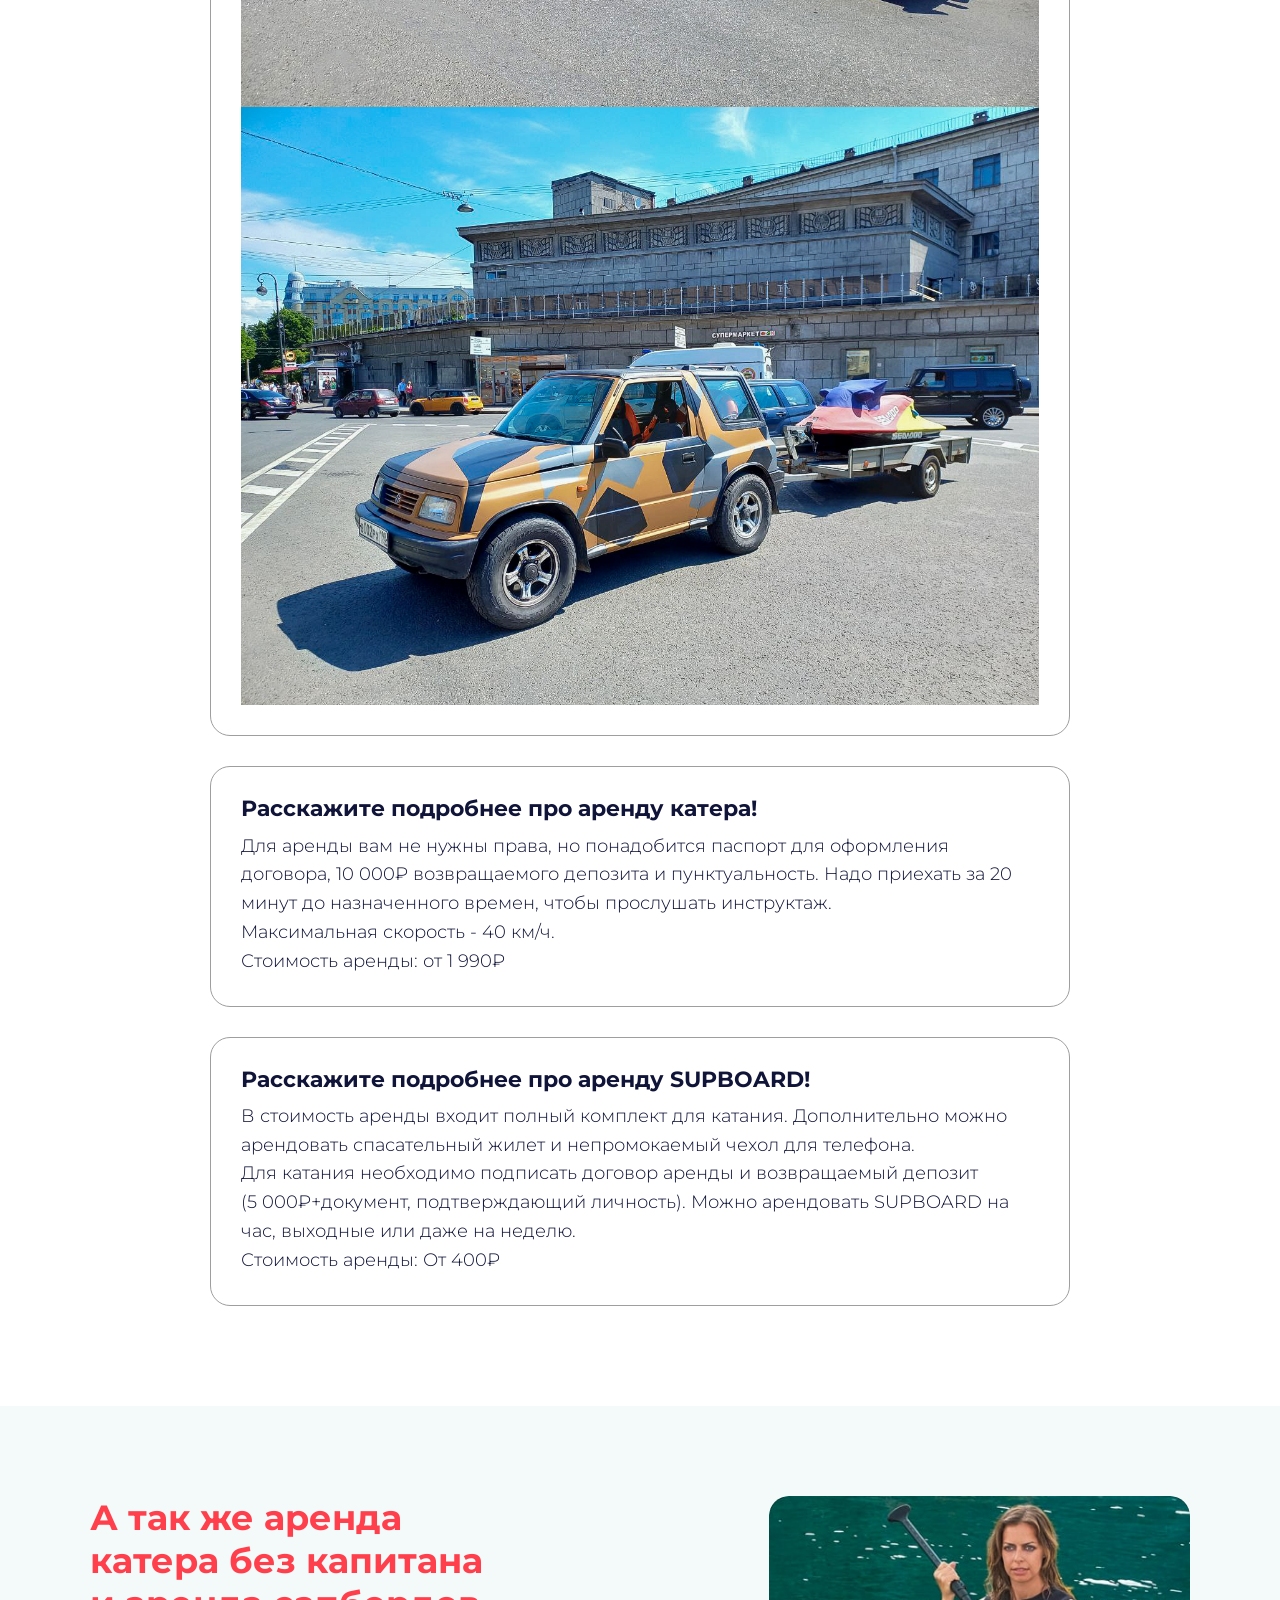
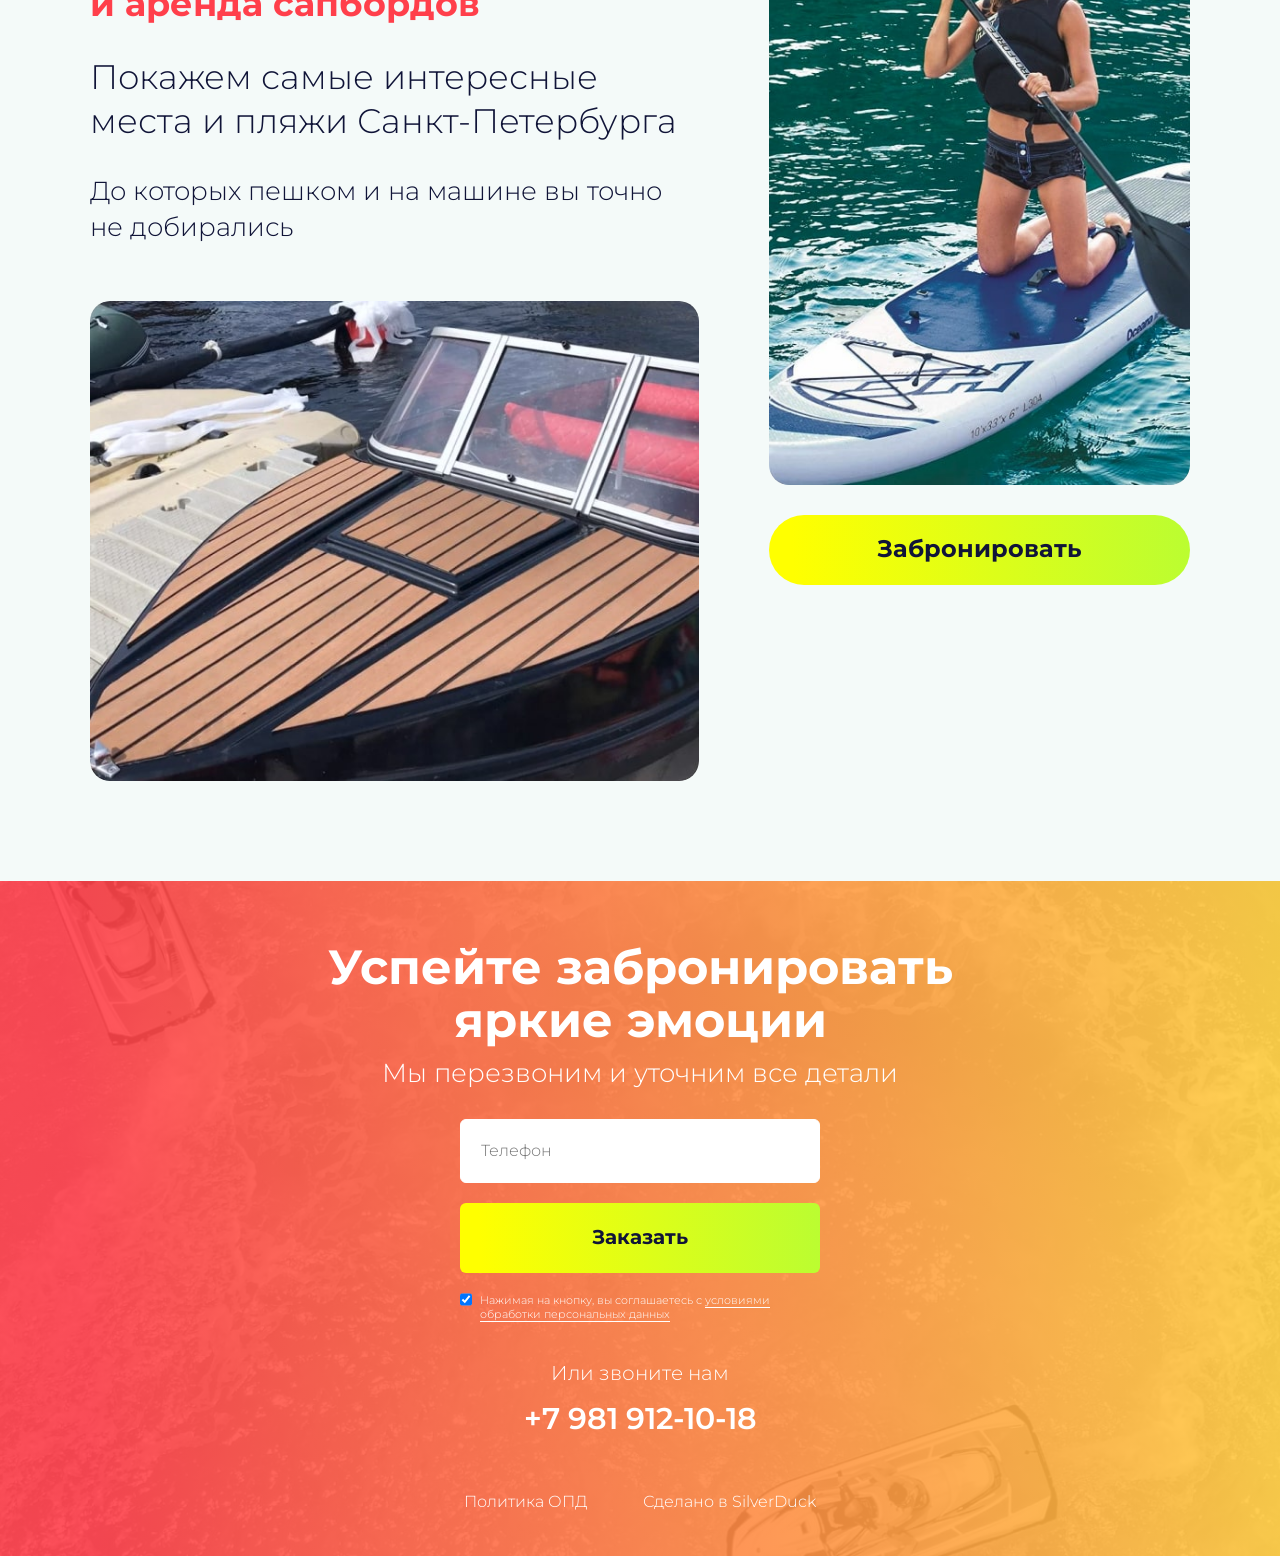
==== commit 0bccf884: "Add files via upload" ====
--- a/index.html
+++ b/index.html
@@ -108,7 +108,7 @@
 
 							<h1>
 								Арендуй гидроцикл на полтора часа<br>
-								и получи САПБОРД НА ЧАС В АРЕНДУ<br>
+								и получи сапборд на час в аренду<br>
 								БЕСПЛАТНО
 							</h1>
 
@@ -502,19 +502,12 @@
 			<div class="container">
 				<div class="in">
 
+					<div class="title">
+						Нет опыта?<br>Научим!
+					</div>
+
 					<div class="image">
 						<img src="assets/cache/images/assets/media/img/pages/main/5-1-1500x-cd6.jpg">
-
-						<div class="image-text">
-							<span>
-								Нет опыта?<br>Научим!
-							</span>
-						</div>
-					</div>
-
-					<div class="description">
-						Ознакомим с правилами безопасности<br>перед катанием, сопроводим во время поездки<br>и научим управлять
-						гидроциклом
 					</div>
 
 				</div>
@@ -605,14 +598,10 @@
 				<div class="in">
 
 					<div class="title text-md-center" data-size="medium">
-						Частые вопросы
+						Общая информация:
 					</div>
 
 					<div class="list">
-
-						<div class="item faq-title">
-							Общая информация:
-						</div>
 
 						<div class="item">
 							<div class="item-in">
@@ -643,12 +632,20 @@
 									обменяться впечатлениями в либо на пляже с видом на залив, либо в ТРК Питерленд.
 								</div>
 
-							</div>
-						</div>
-
-						<div class="item faq-title">
-							Дополнительные услуги:
-						</div>
+								<a href="assets/cache/images/assets/media/img/pages/main/map.jpg" data-fancybox="7-1-1">
+									<img src="assets/cache/images/assets/media/img/pages/main/map.jpg" alt="Карта" class="map-img">
+								</a>
+
+							</div>
+						</div>
+
+					</div>
+
+					<div class="title text-md-center" data-size="medium">
+						Общая информация:
+					</div>
+
+					<div class="list">
 
 						<div class="item">
 							<div class="item-in">
@@ -662,6 +659,18 @@
 									гидроциклов на день.<br>
 									Стоимость: складывается из доставки (2 000₽ до 50 км, 2 500₽ — 50-100км, 3 000₽ — 100-150км) и каждого
 									часа катания.
+								</div>
+
+								<div class="pricep">
+									<a href="assets/img/slider/4.JPG" data-fancybox="7-1-2" class="pricep-item">
+										<img src="assets/img/slider/4.JPG" alt="">
+									</a>
+									<a href="assets/img/slider/1.JPG" data-fancybox="7-1-2" class="pricep-item">
+										<img src="assets/img/slider/1.JPG" alt="">
+									</a>
+									<a href="assets/img/slider/3.JPG" data-fancybox="7-1-2" class="pricep-item">
+										<img src="assets/img/slider/3.JPG" alt="">
+									</a>
 								</div>
 
 							</div>
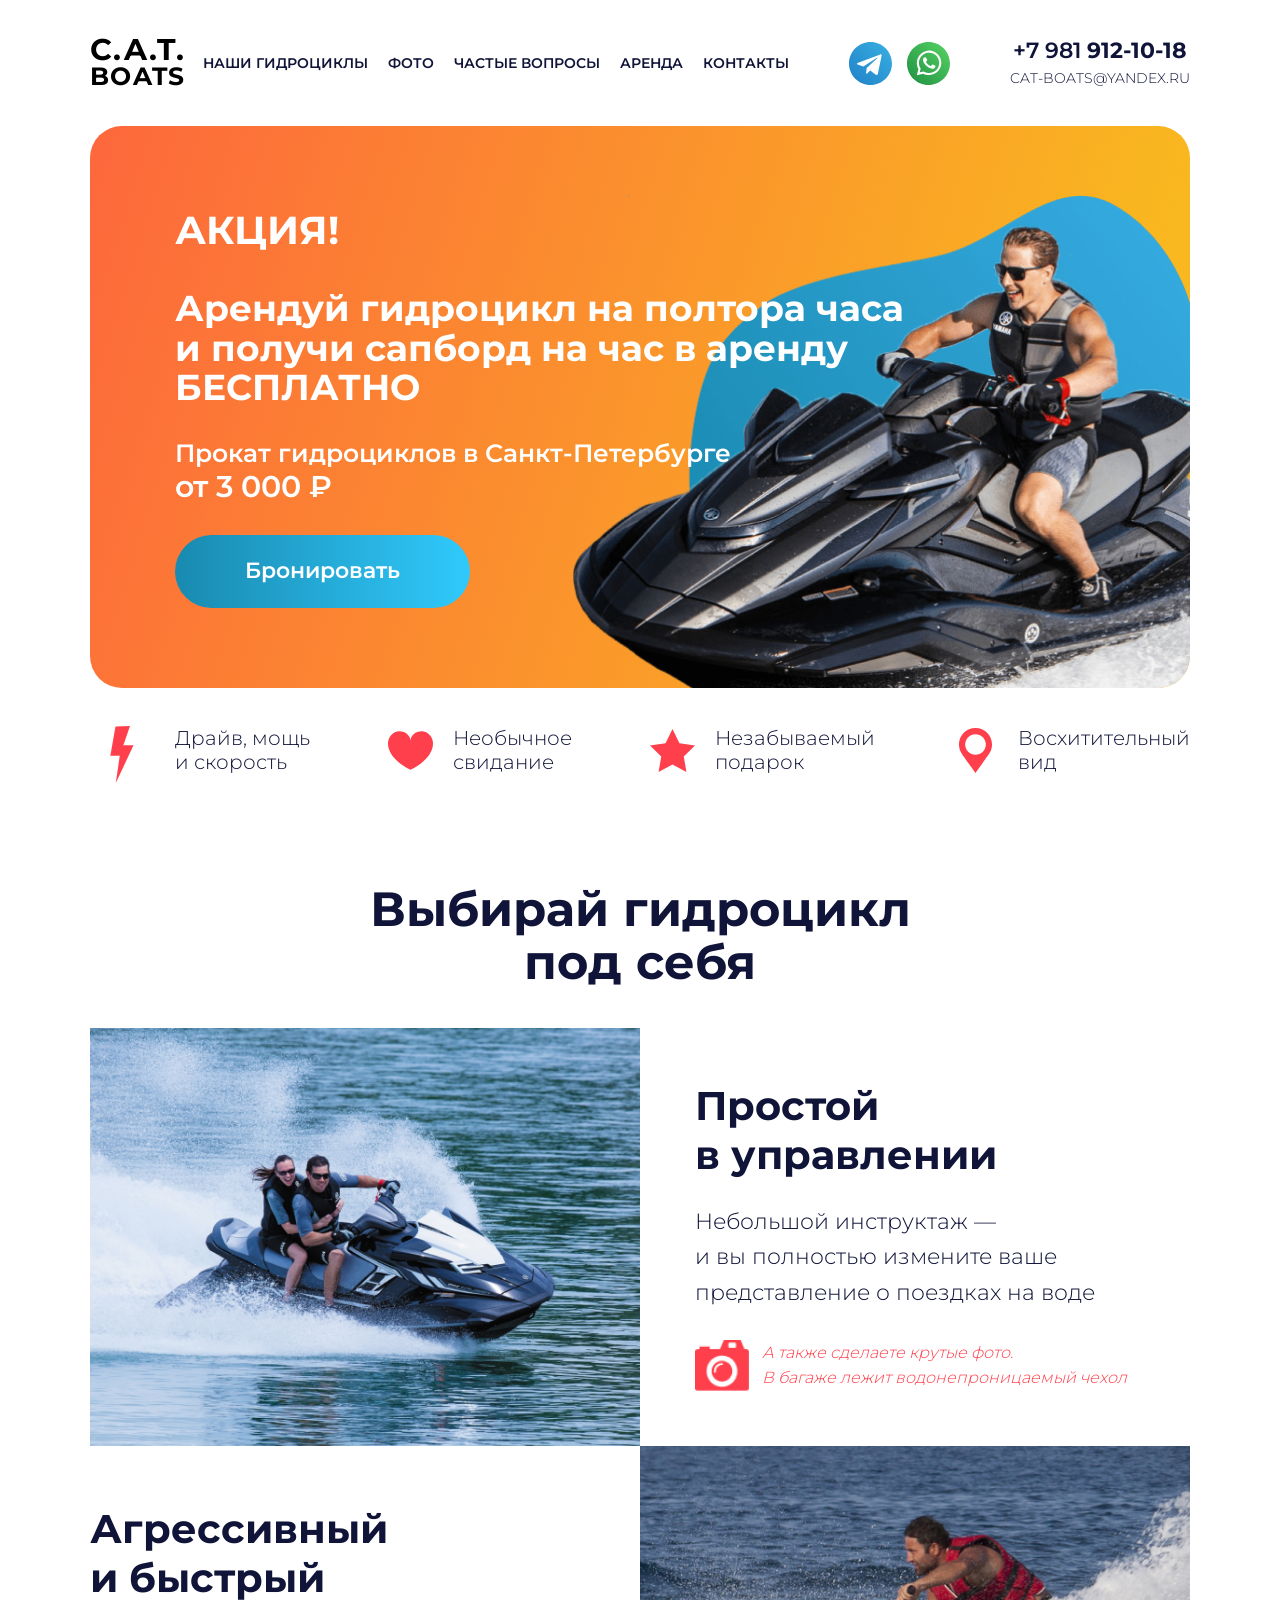
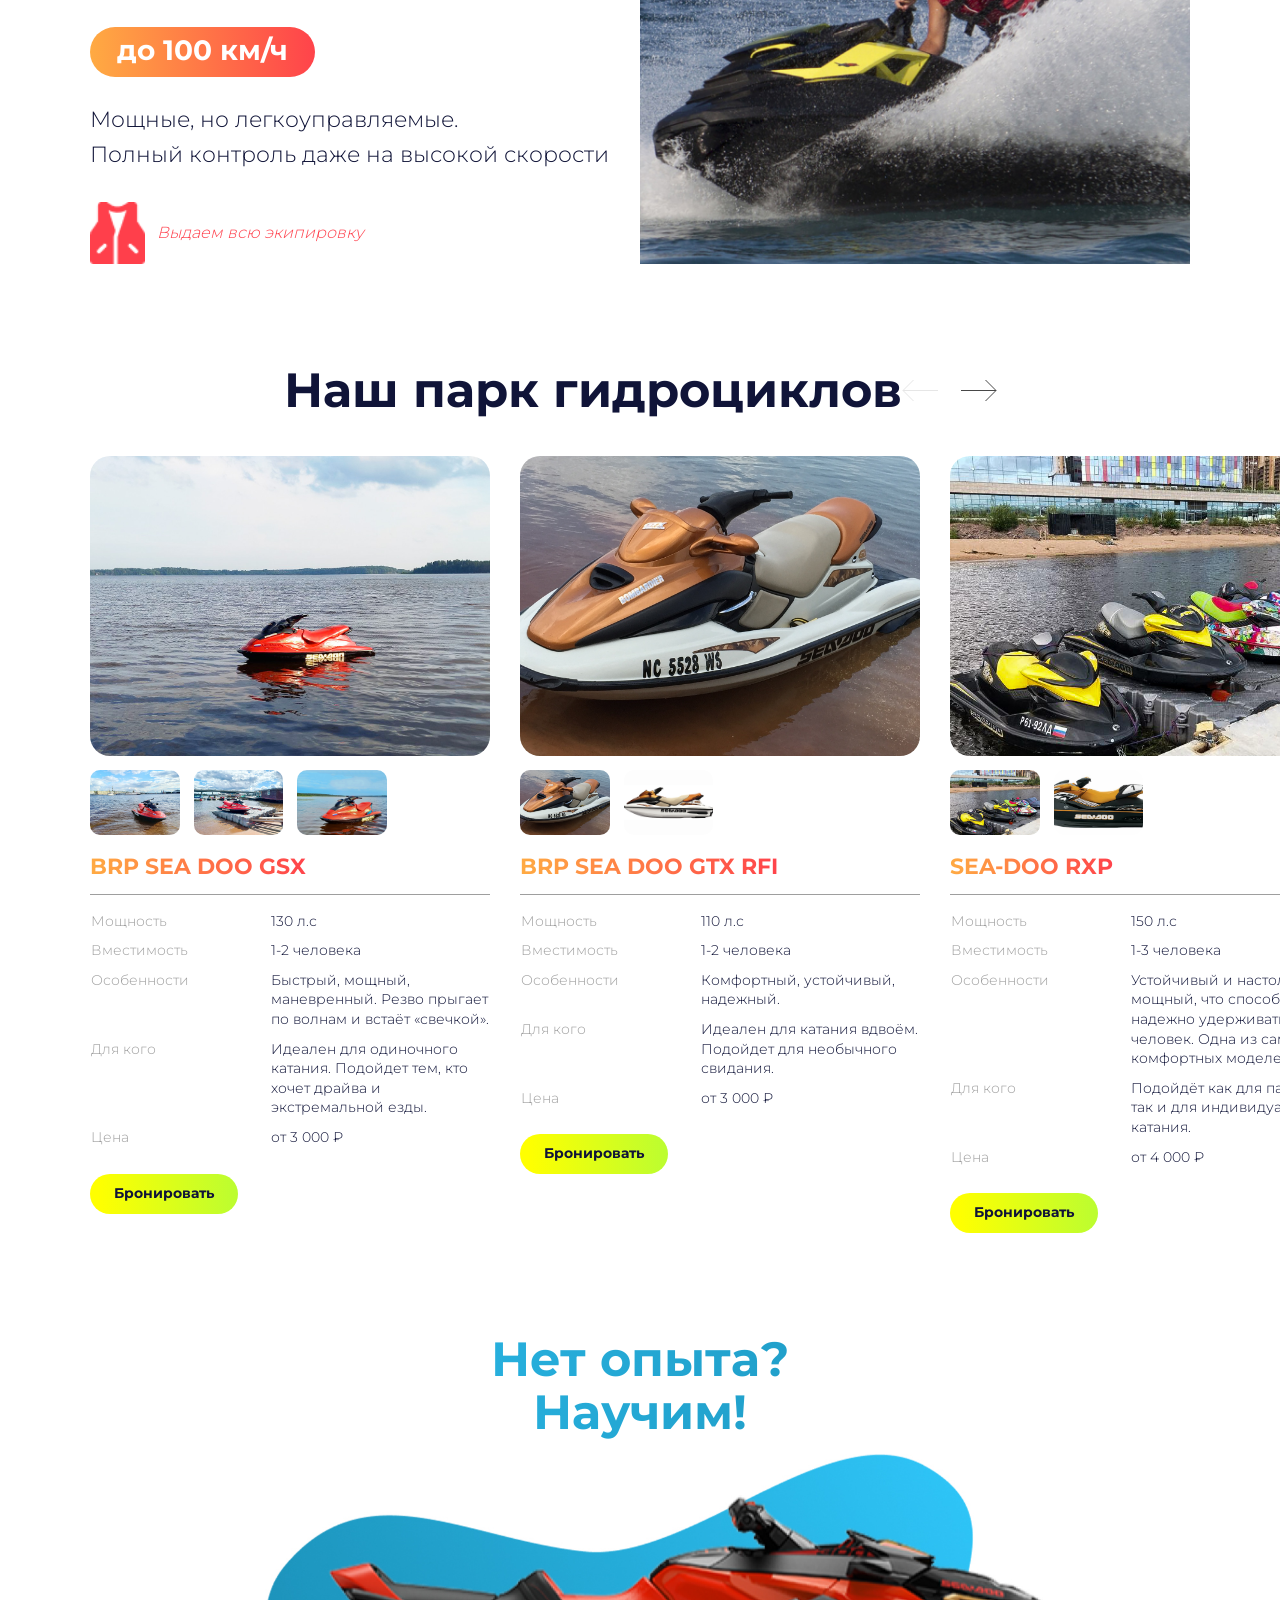
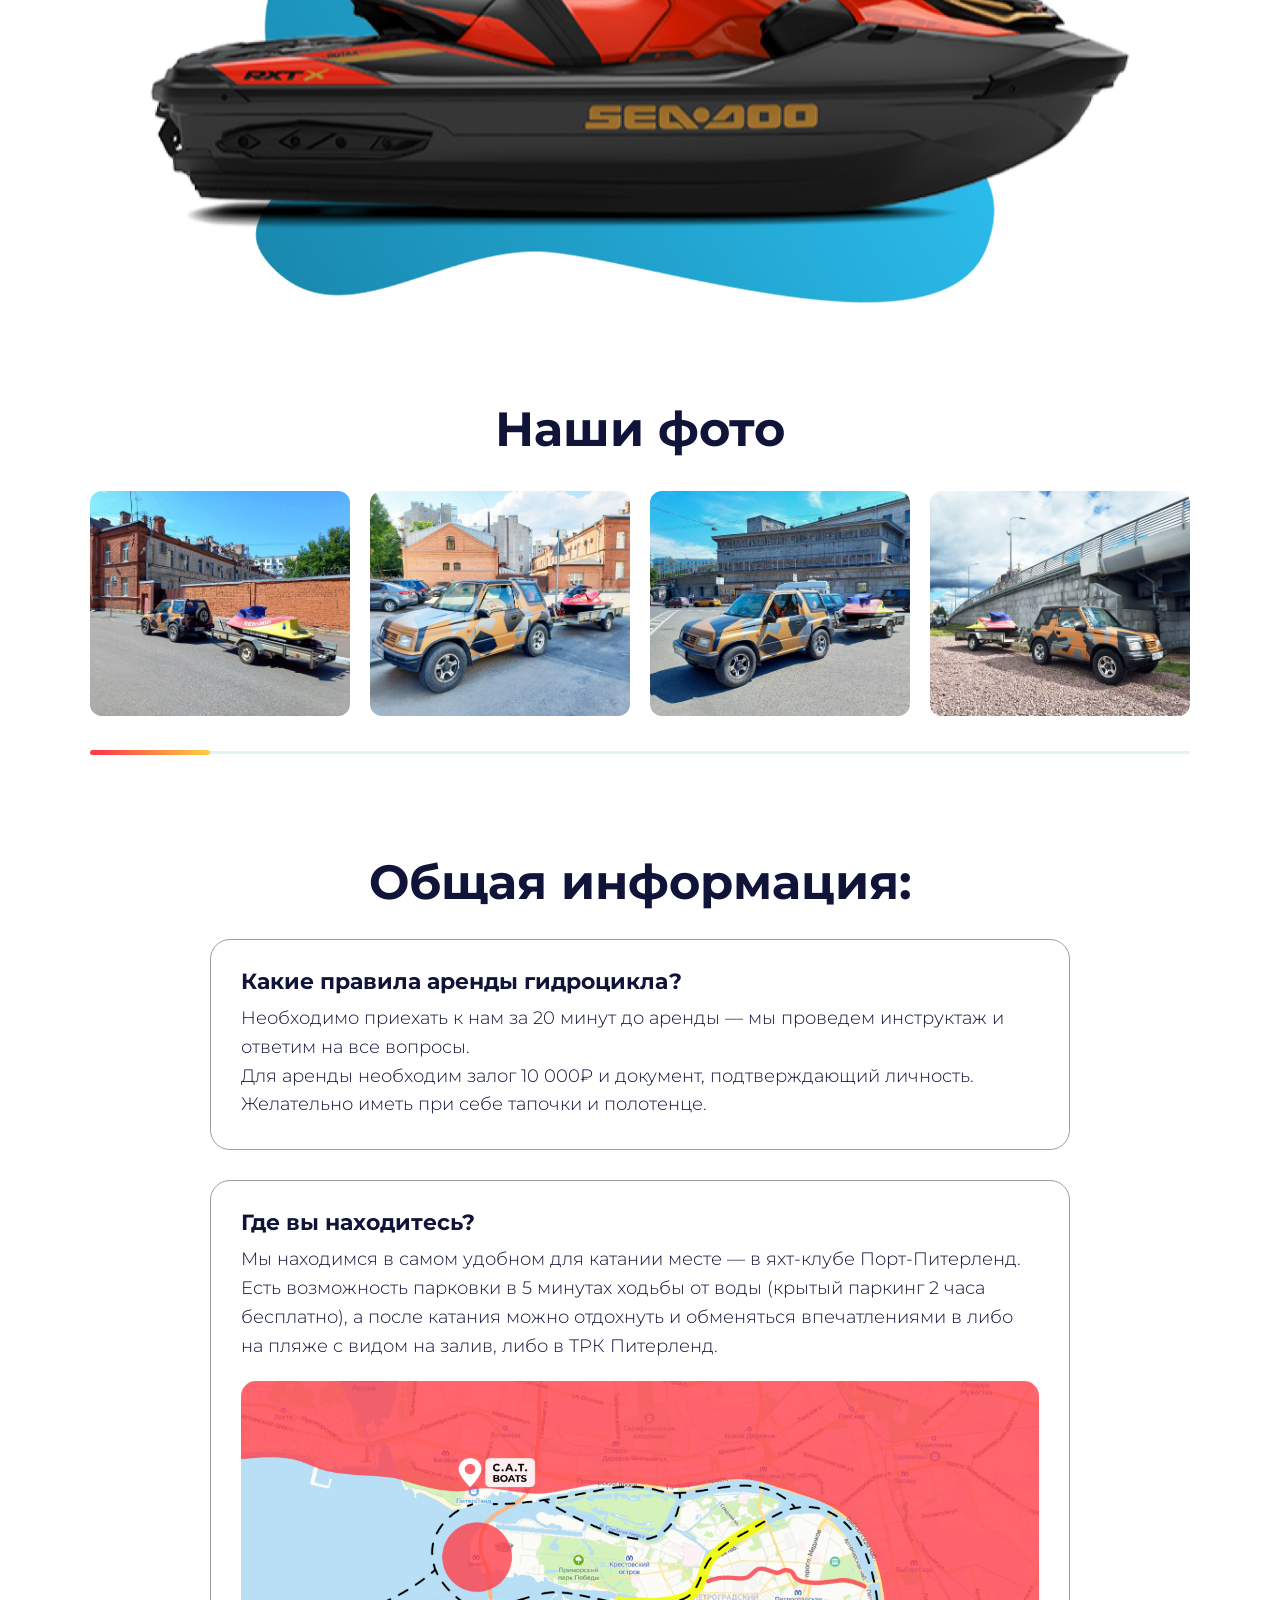
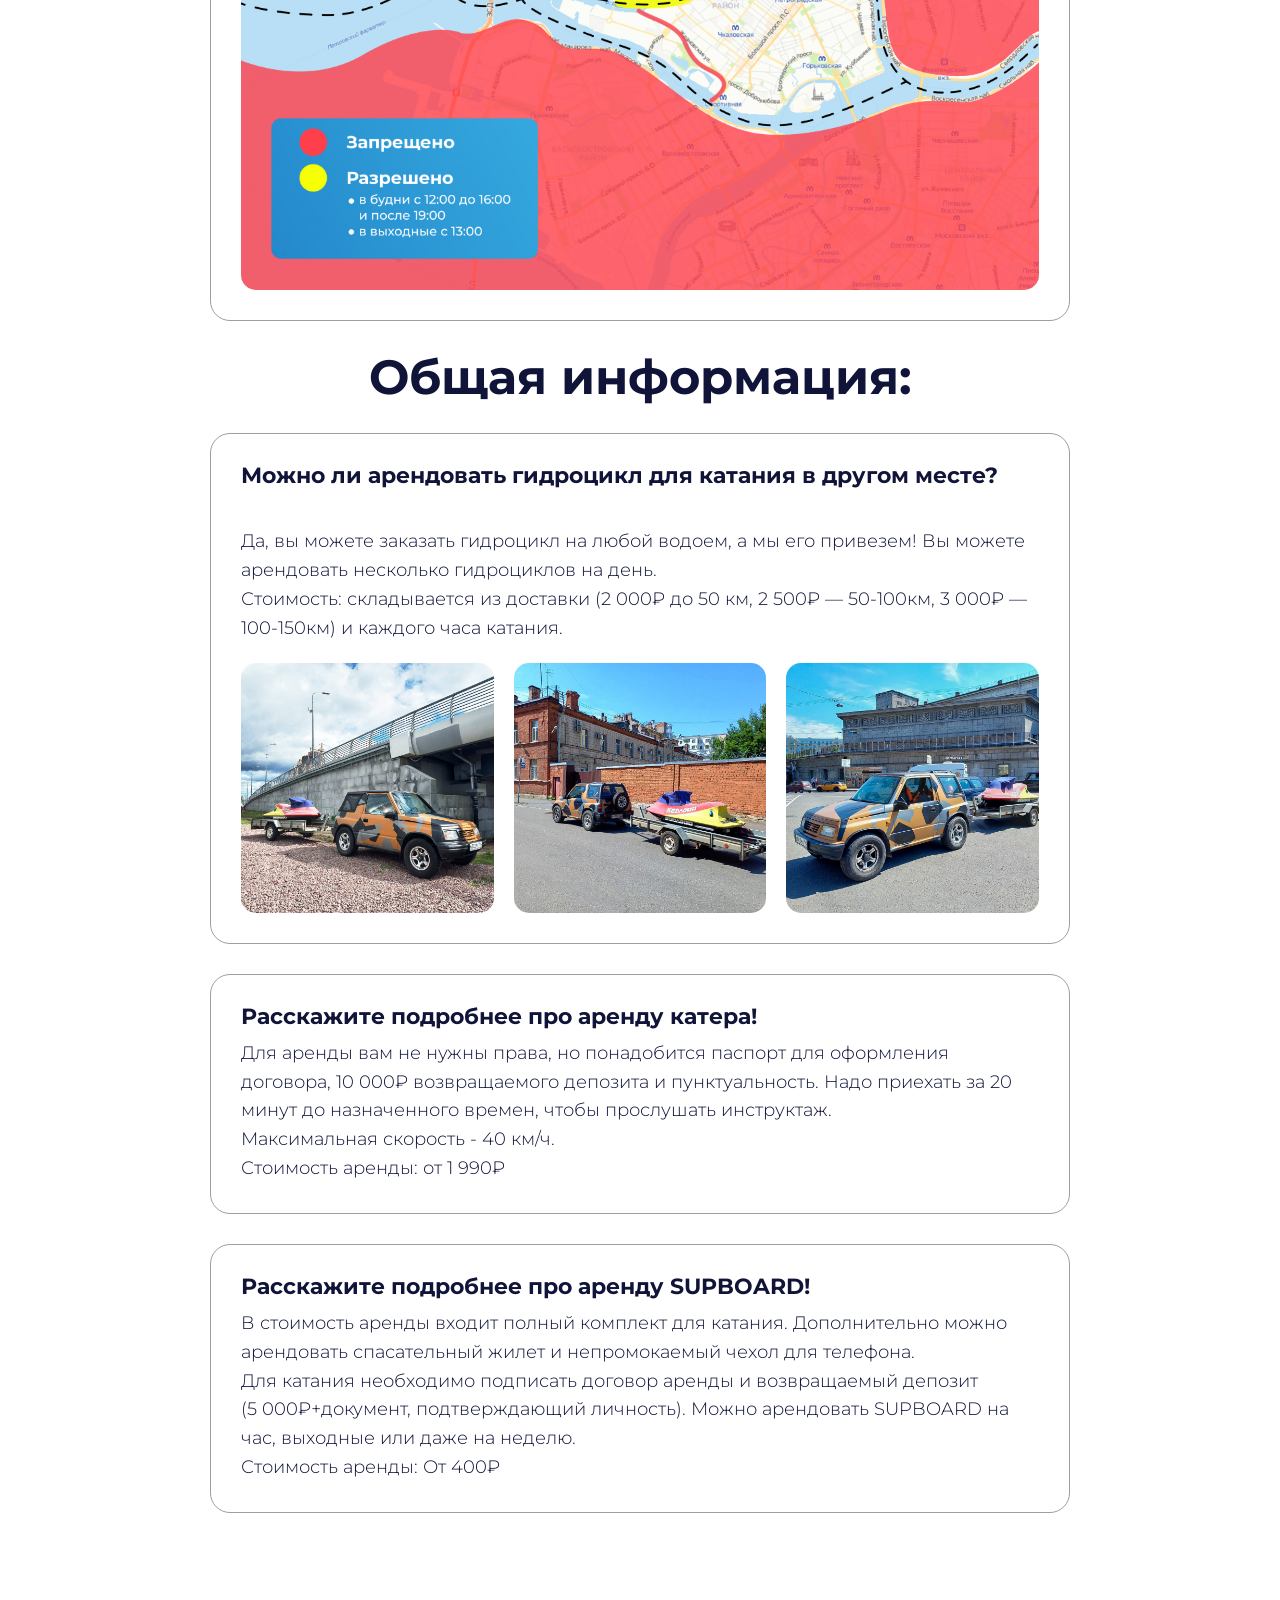
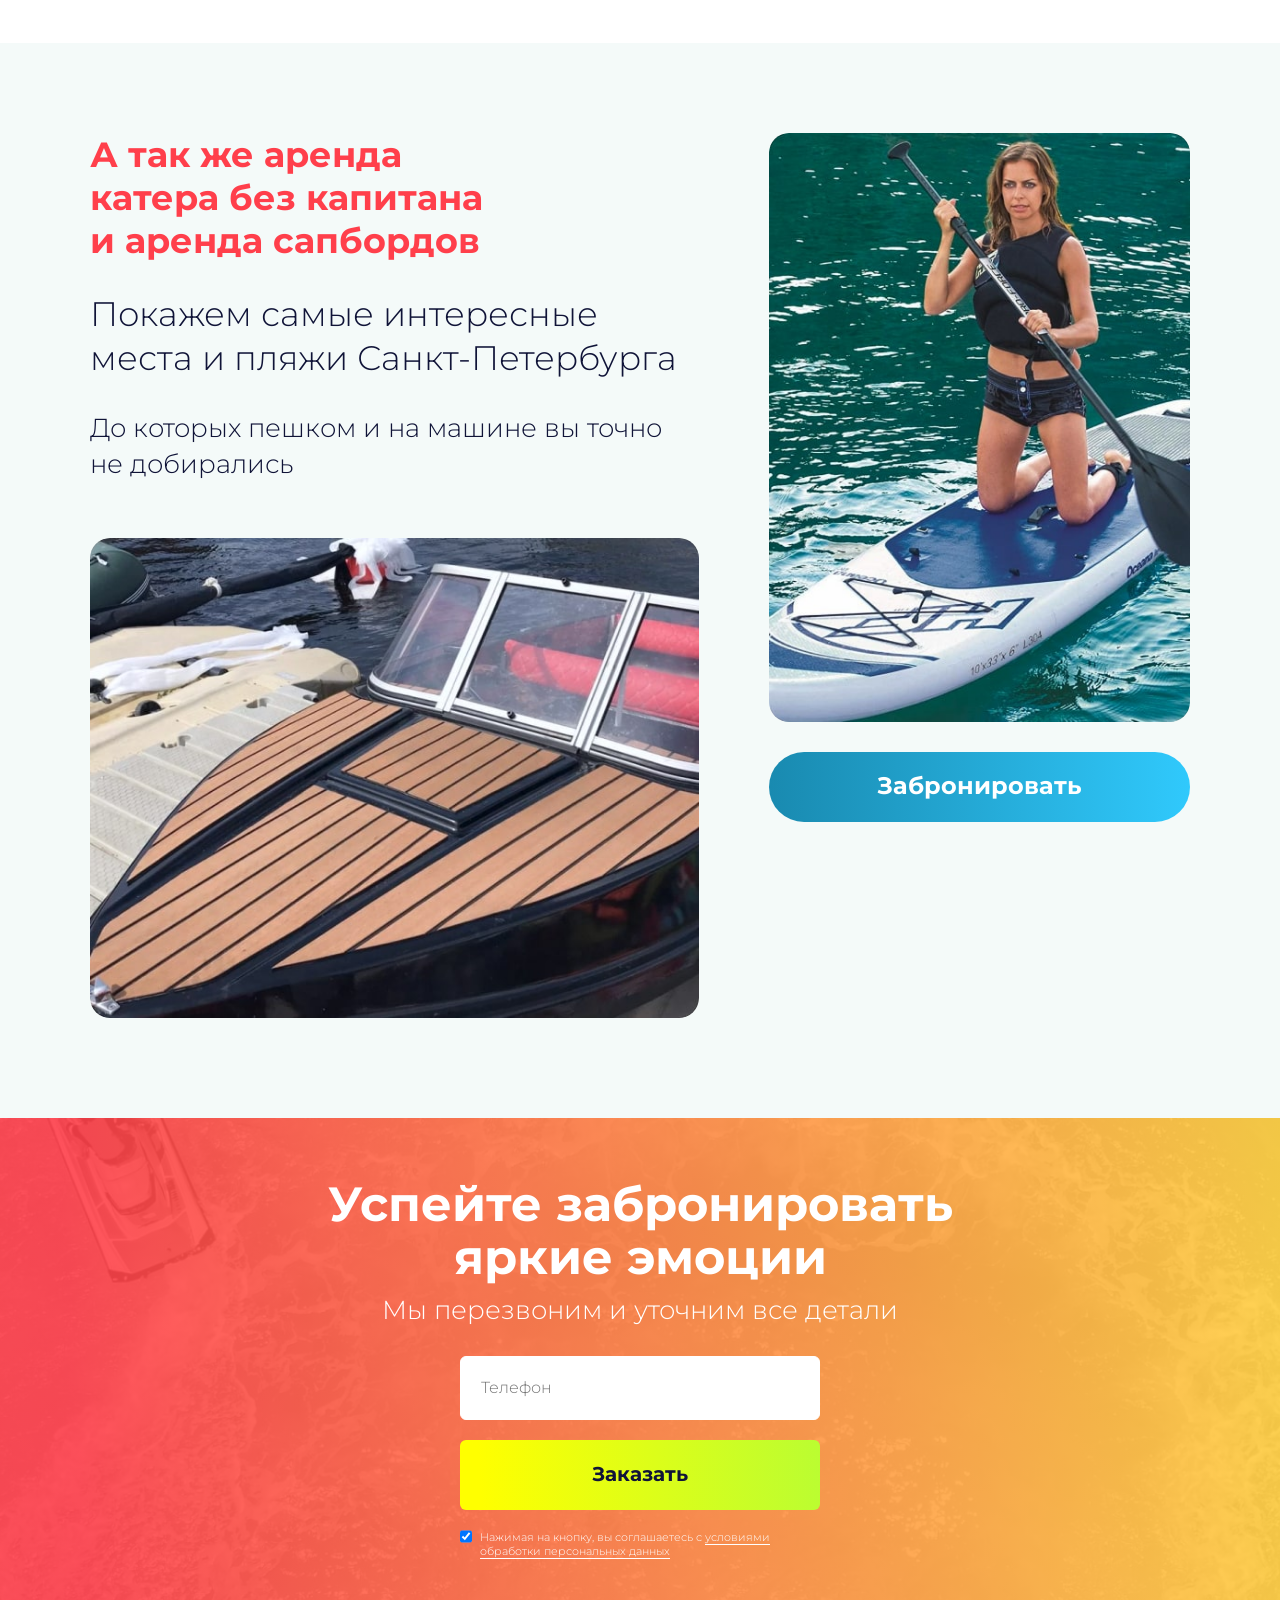
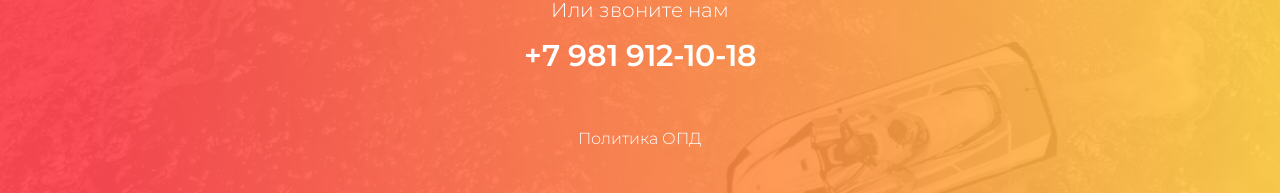
==== commit 1bd9c931: "Add files via upload" ====
--- a/index.html
+++ b/index.html
@@ -838,14 +838,6 @@
 						</a>
 					</li>
 
-					<li>
-						<a href="http://silverduck.net/" target="_blank">
-							<span>
-								Сделано в SilverDuck
-							</span>
-						</a>
-					</li>
-
 				</ul>
 			</div>
 
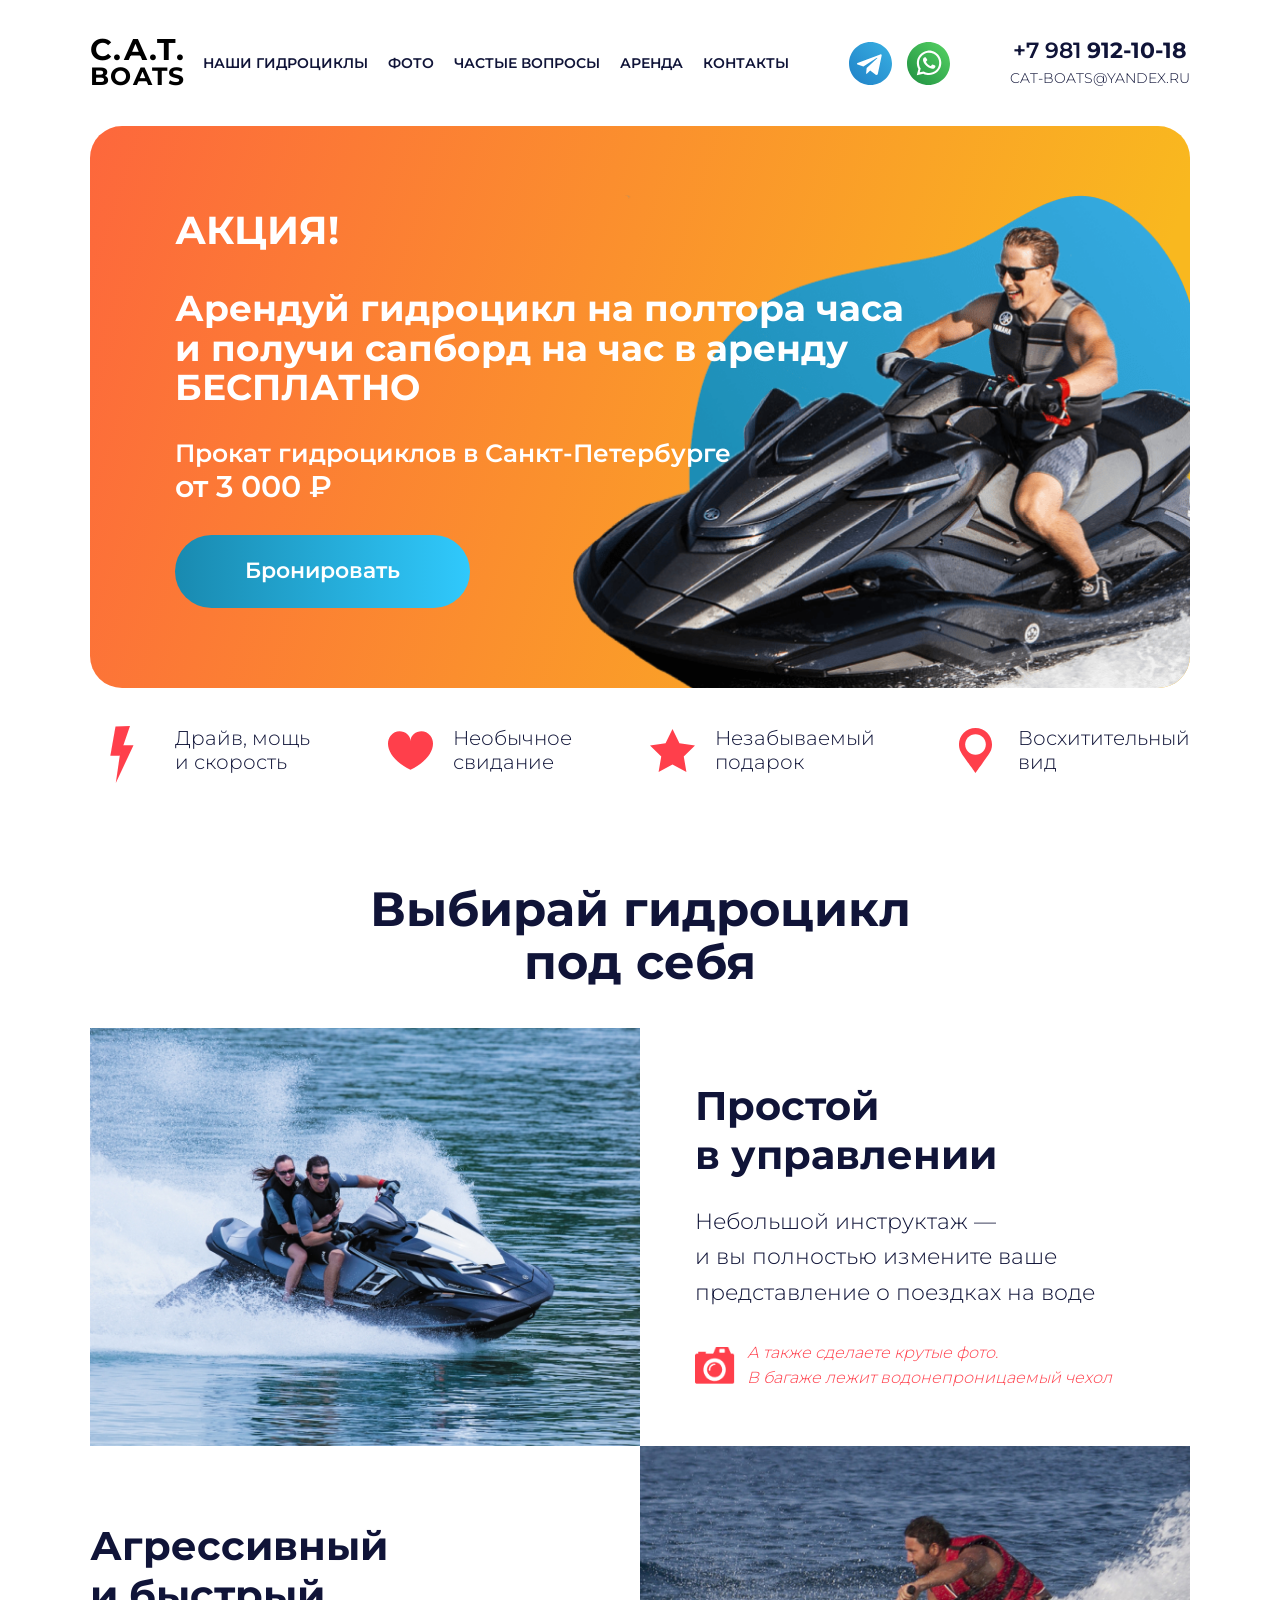
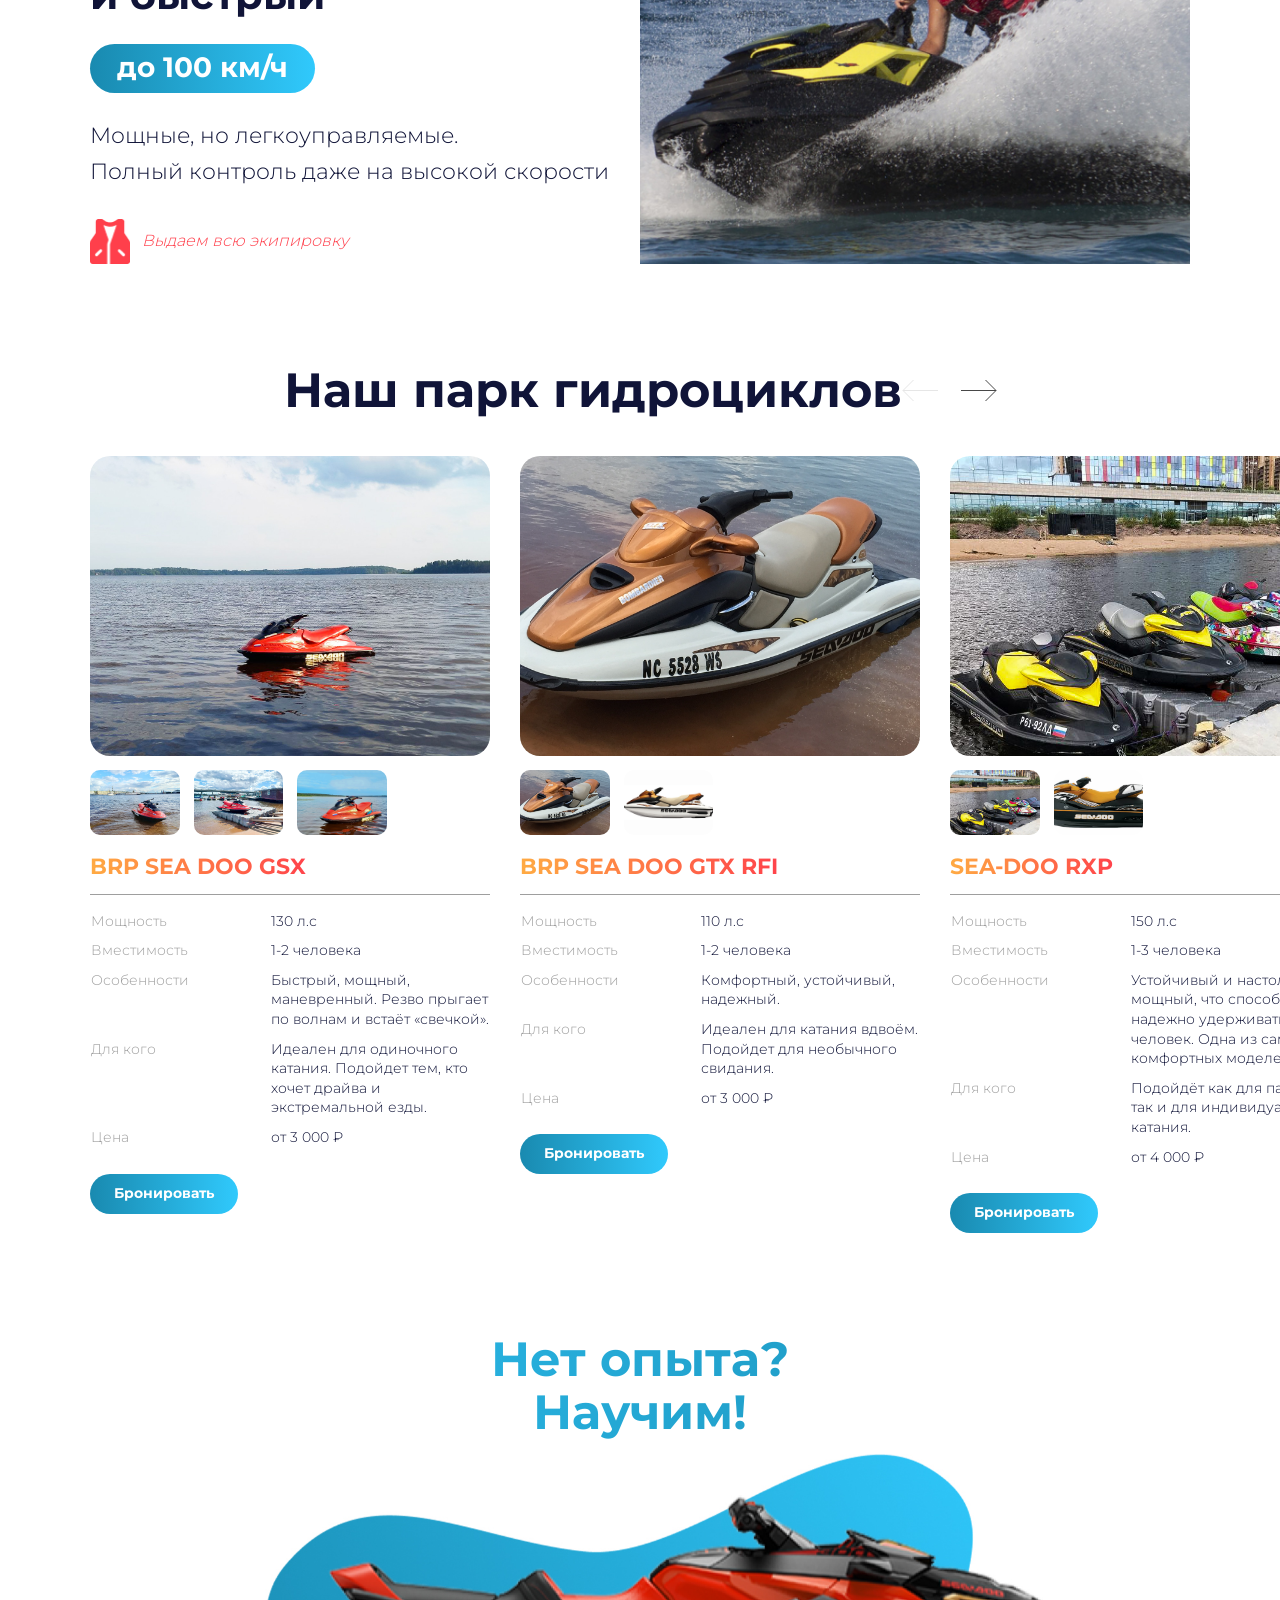
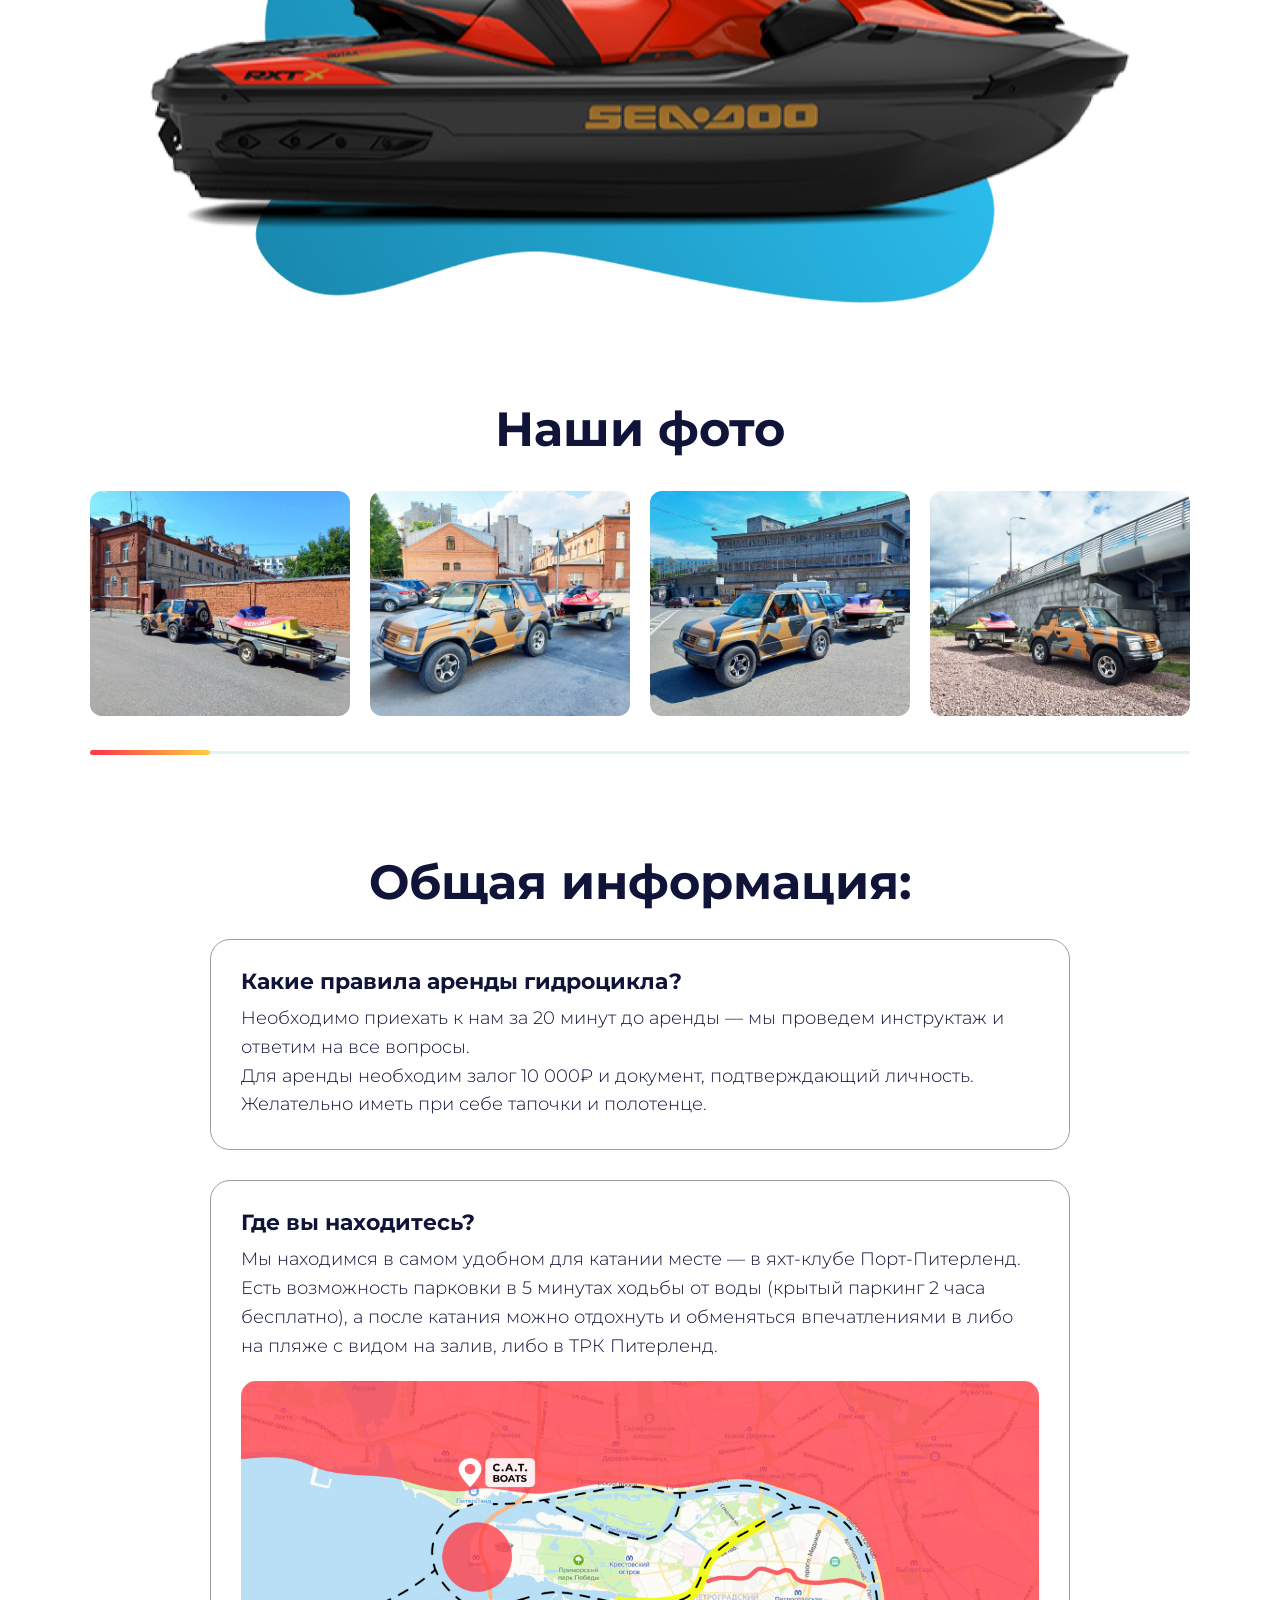
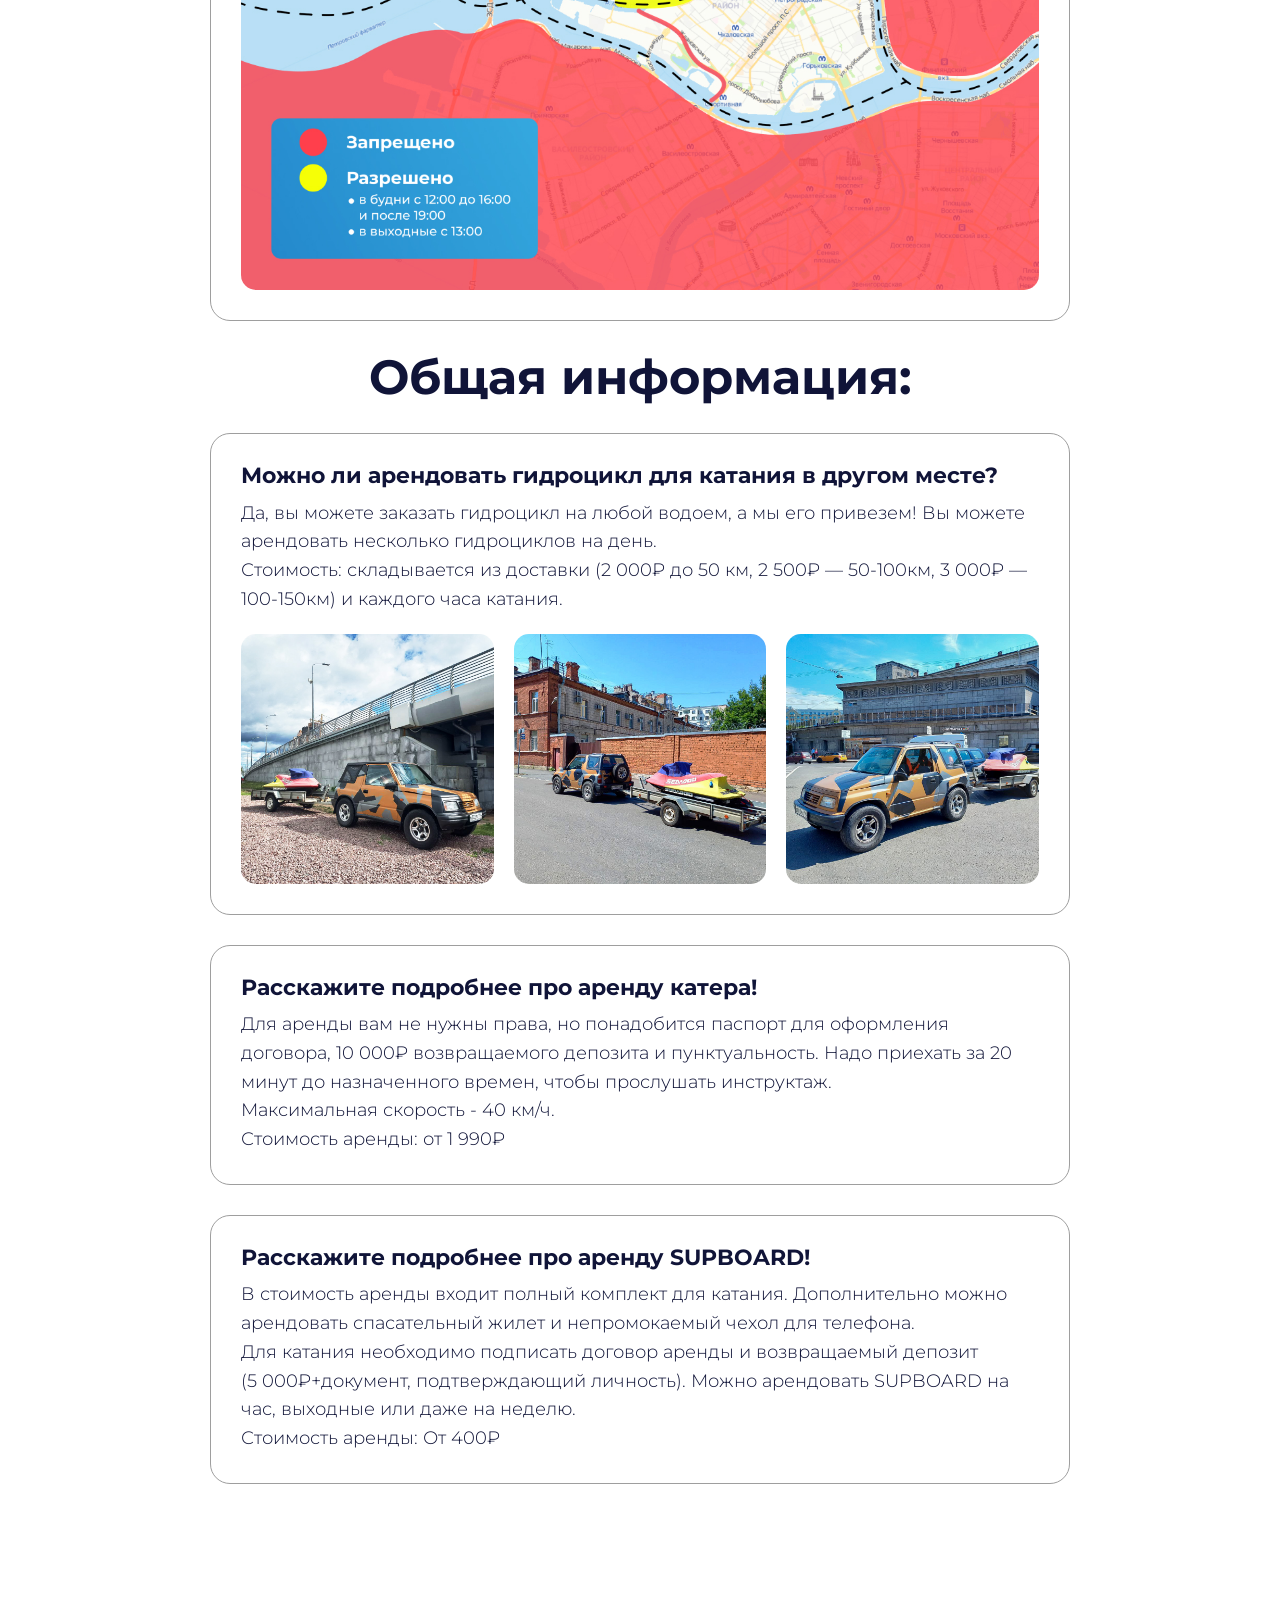
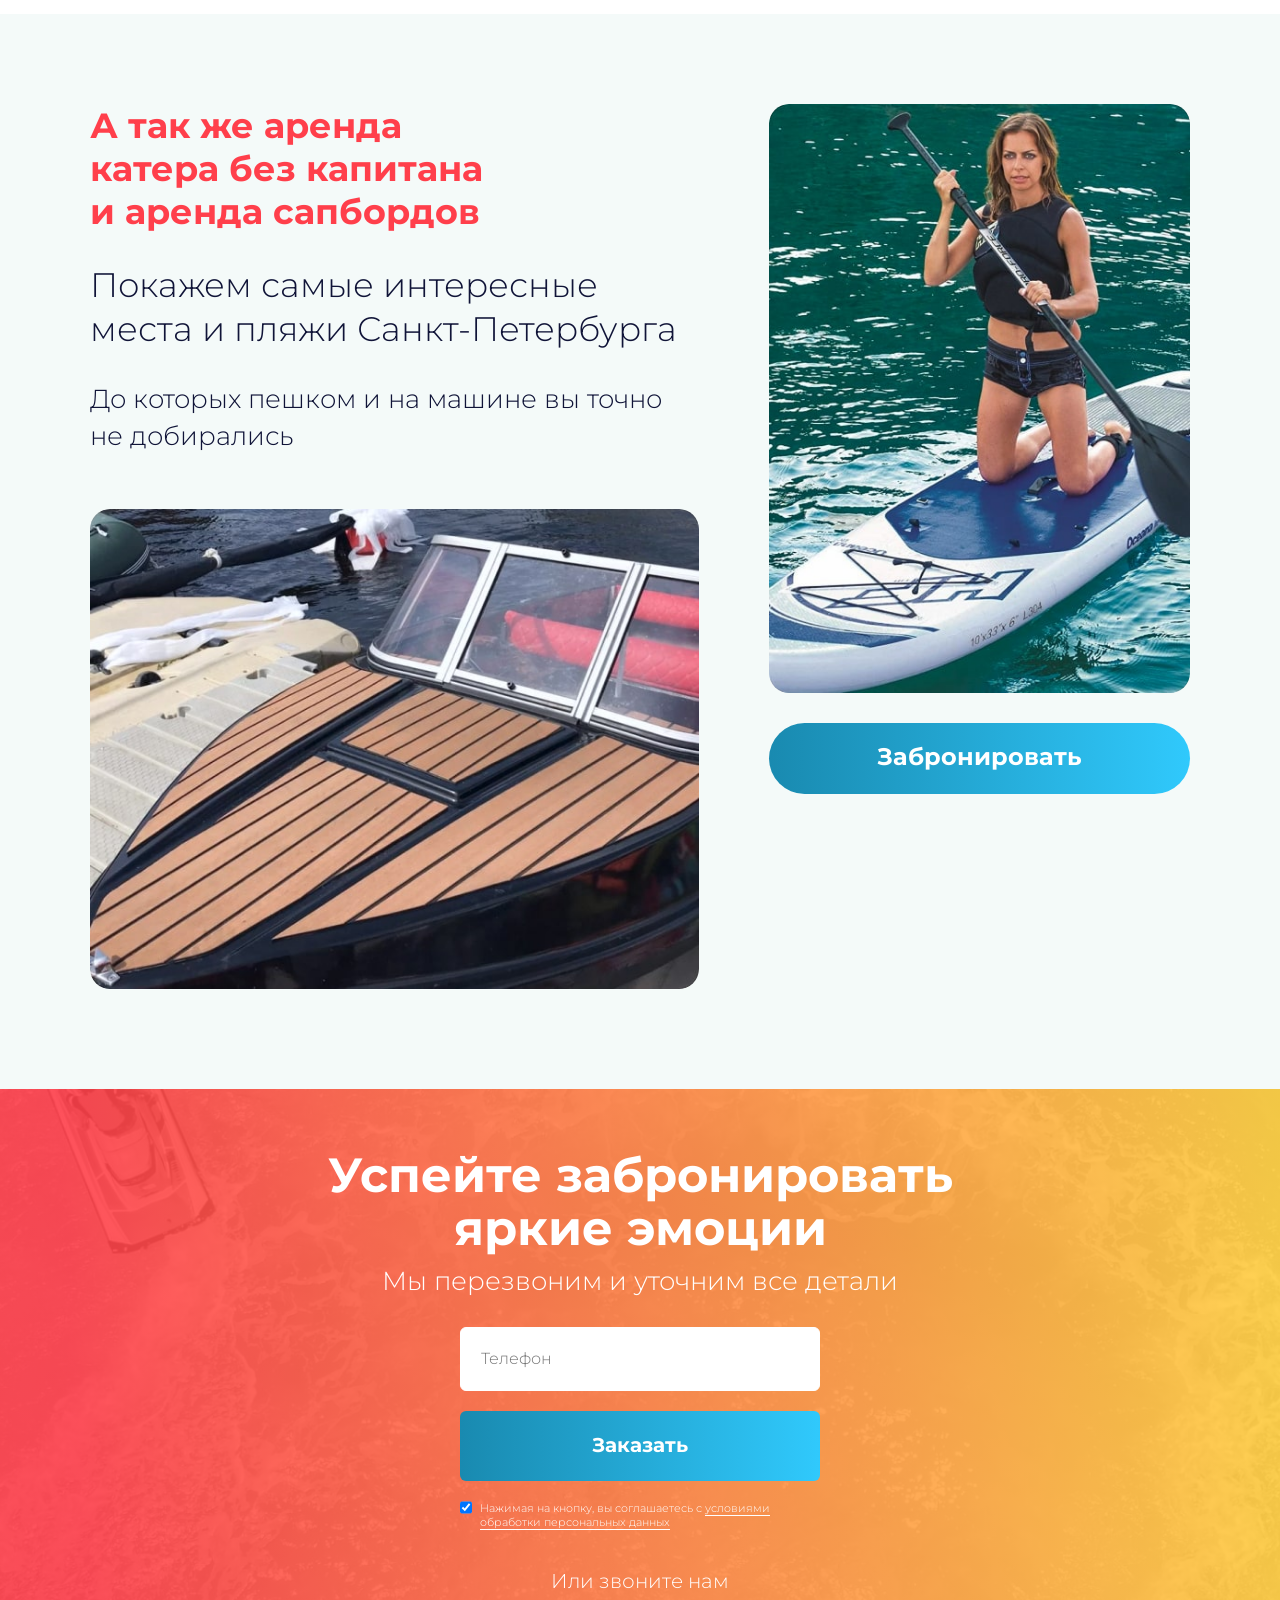
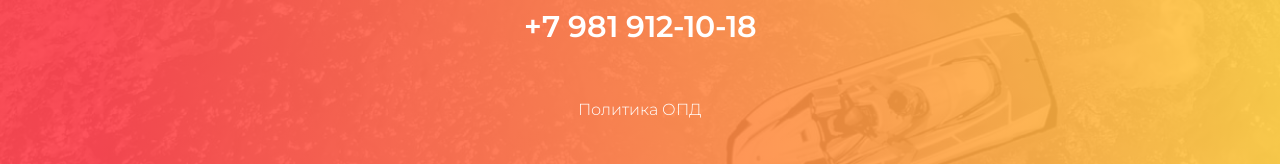
==== commit 94cc6be4: "Add files via upload" ====
--- a/index.html
+++ b/index.html
@@ -654,7 +654,7 @@
 									Можно ли арендовать гидроцикл для катания в другом месте?
 								</div>
 
-								<div class="item-text"><br>
+								<div class="item-text">
 									Да, вы можете заказать гидроцикл на любой водоем, а мы его привезем! Вы можете арендовать несколько
 									гидроциклов на день.<br>
 									Стоимость: складывается из доставки (2 000₽ до 50 км, 2 500₽ — 50-100км, 3 000₽ — 100-150км) и каждого
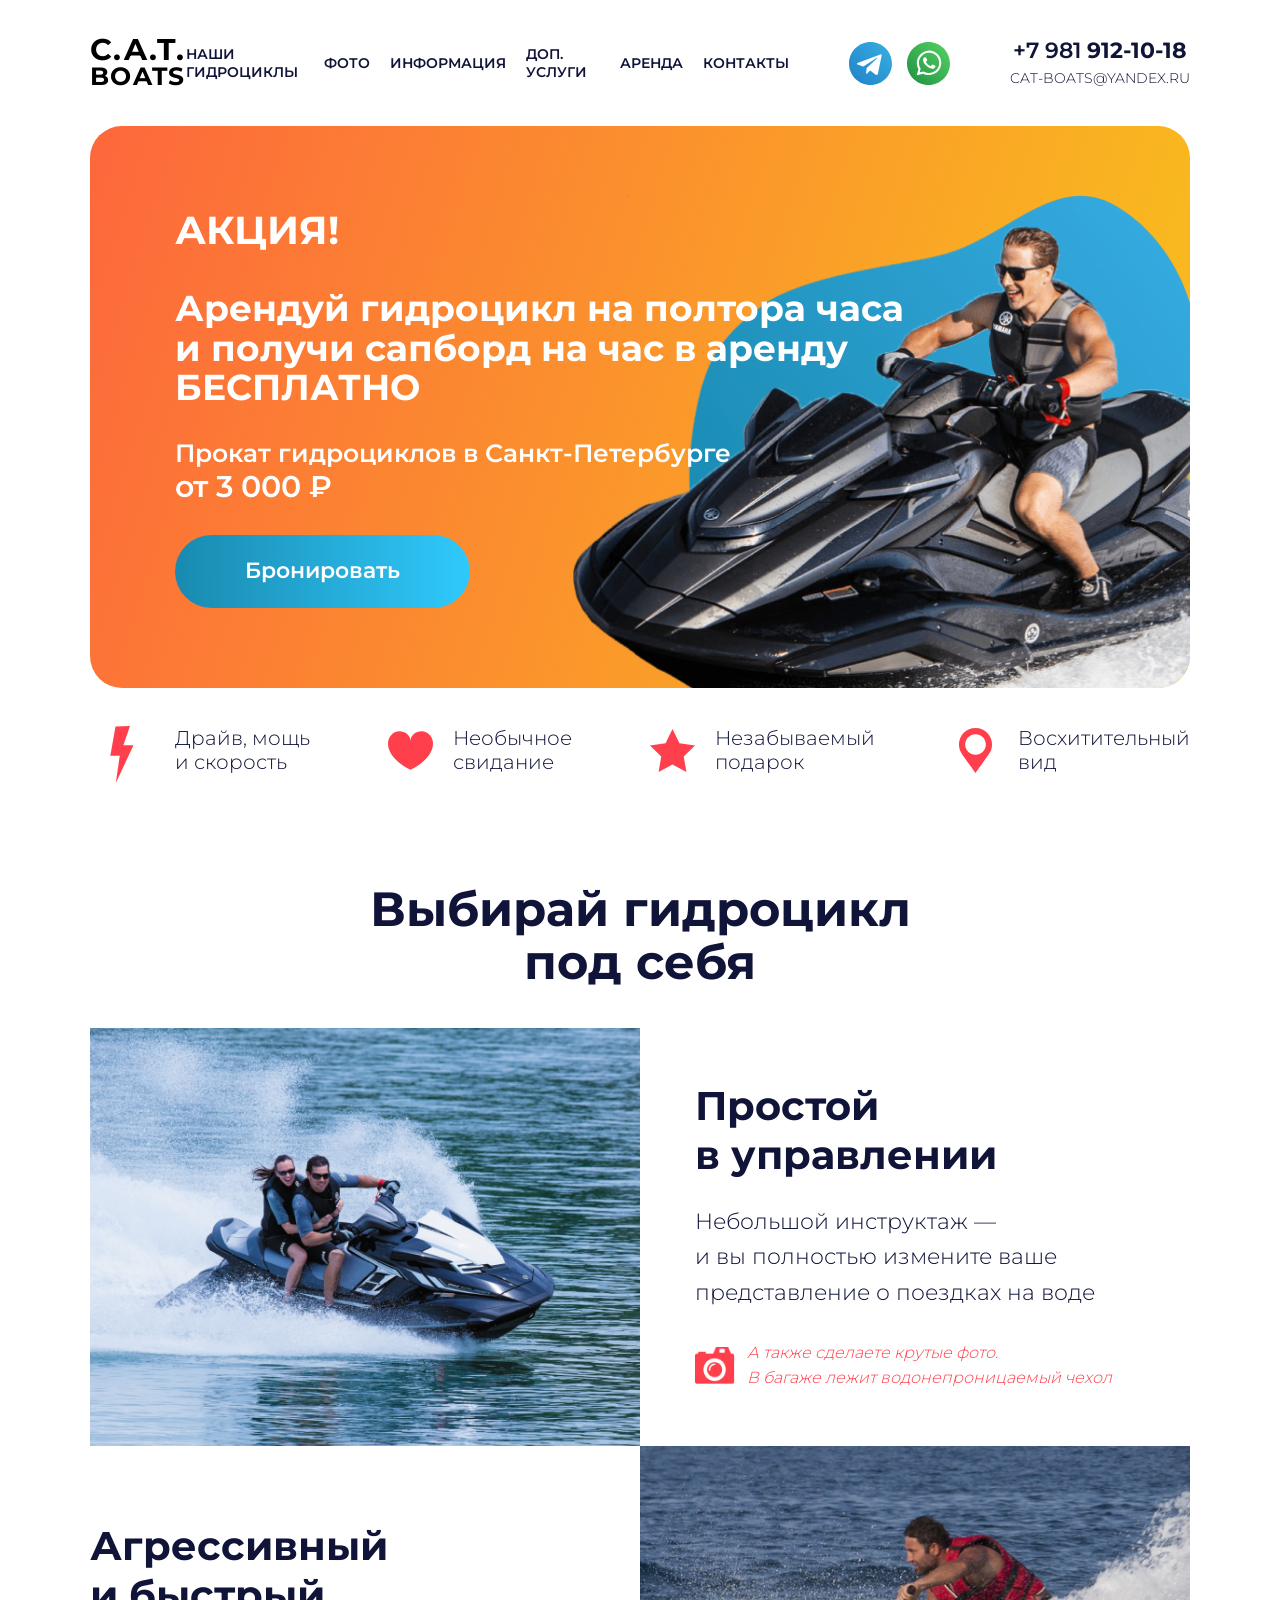
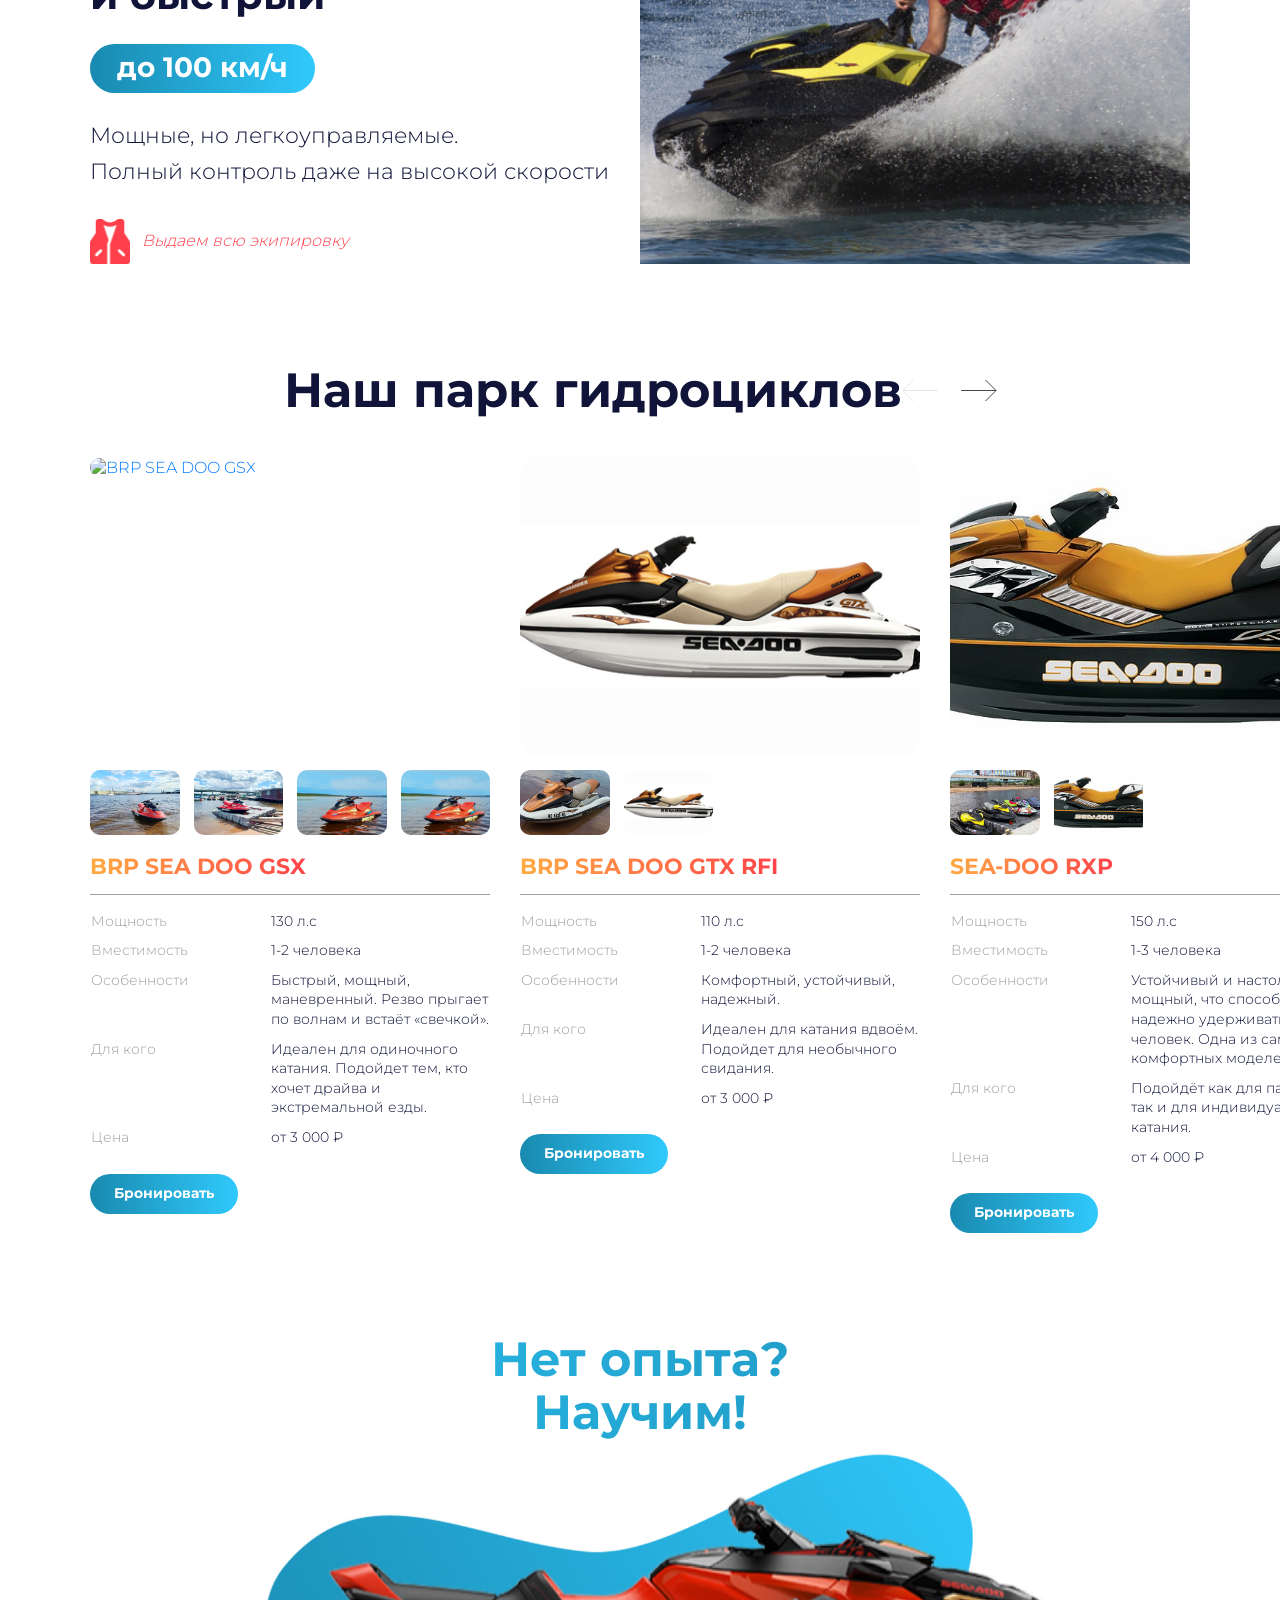
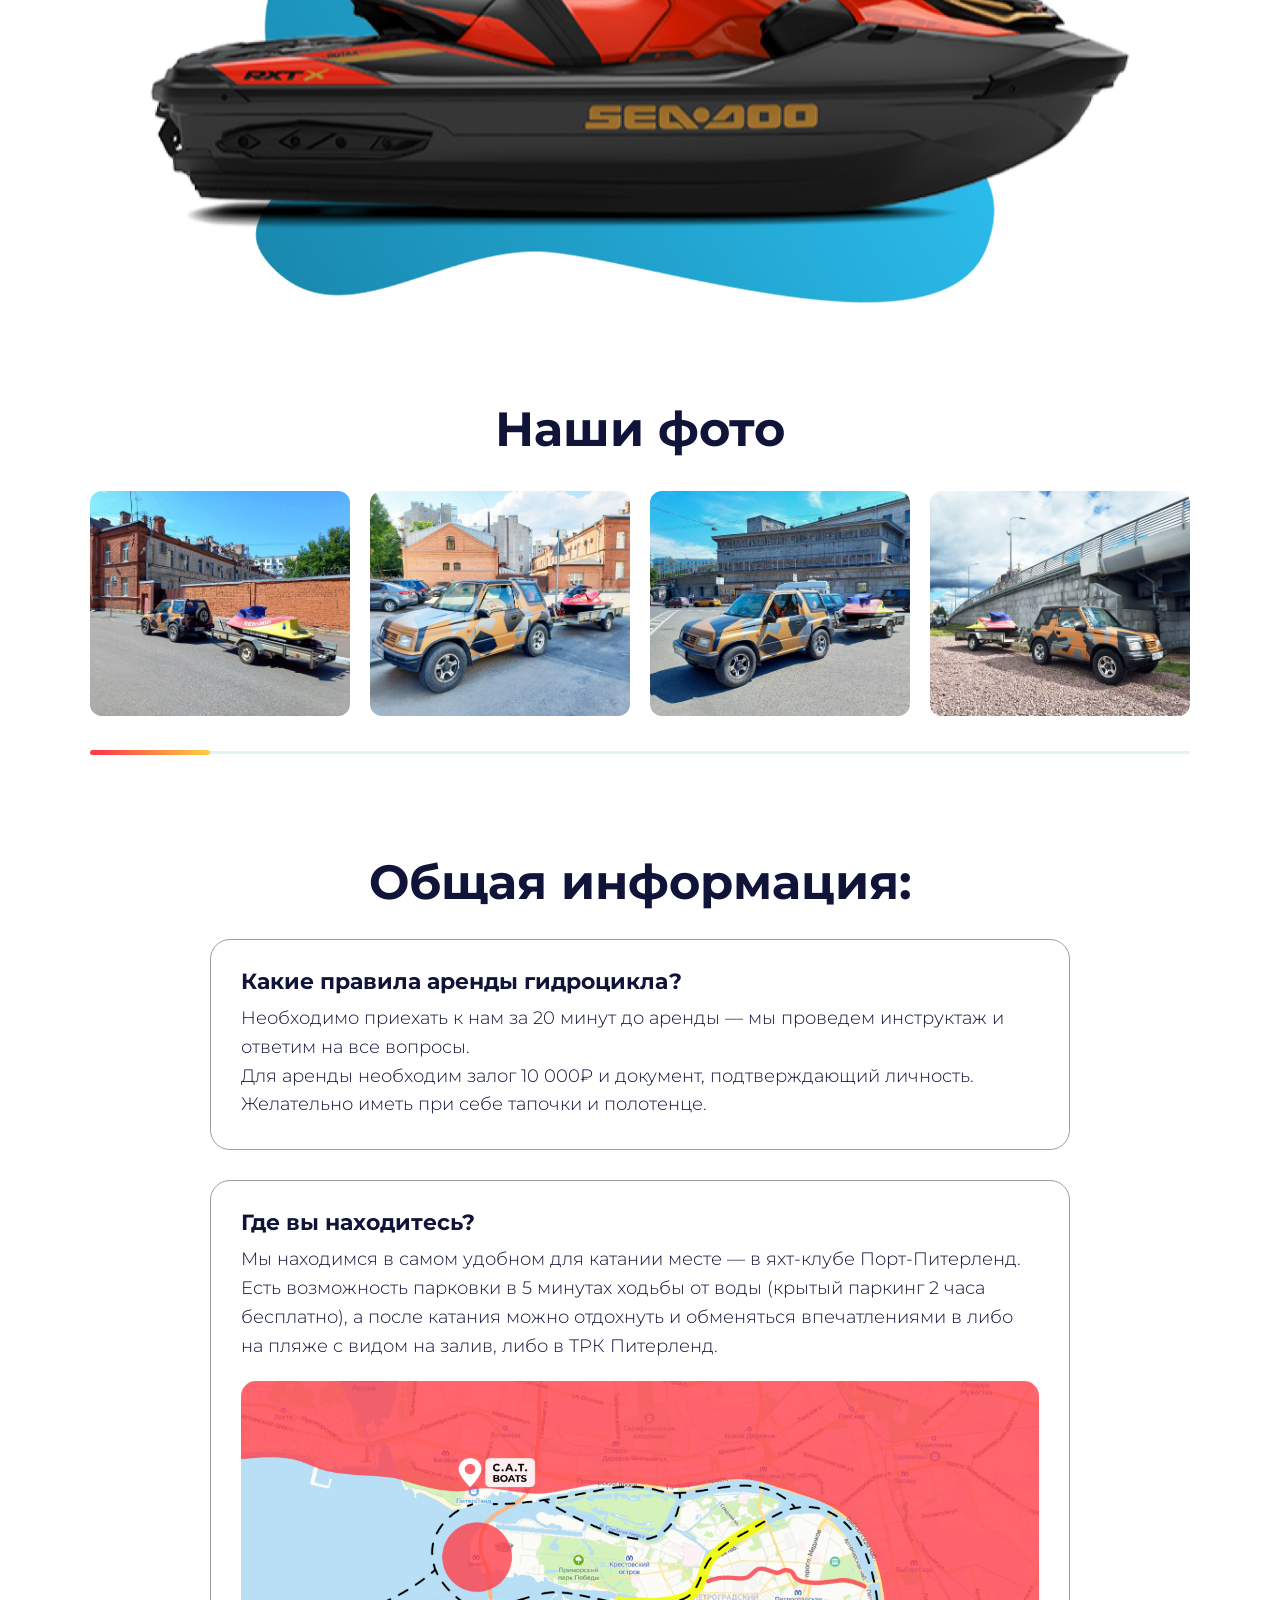
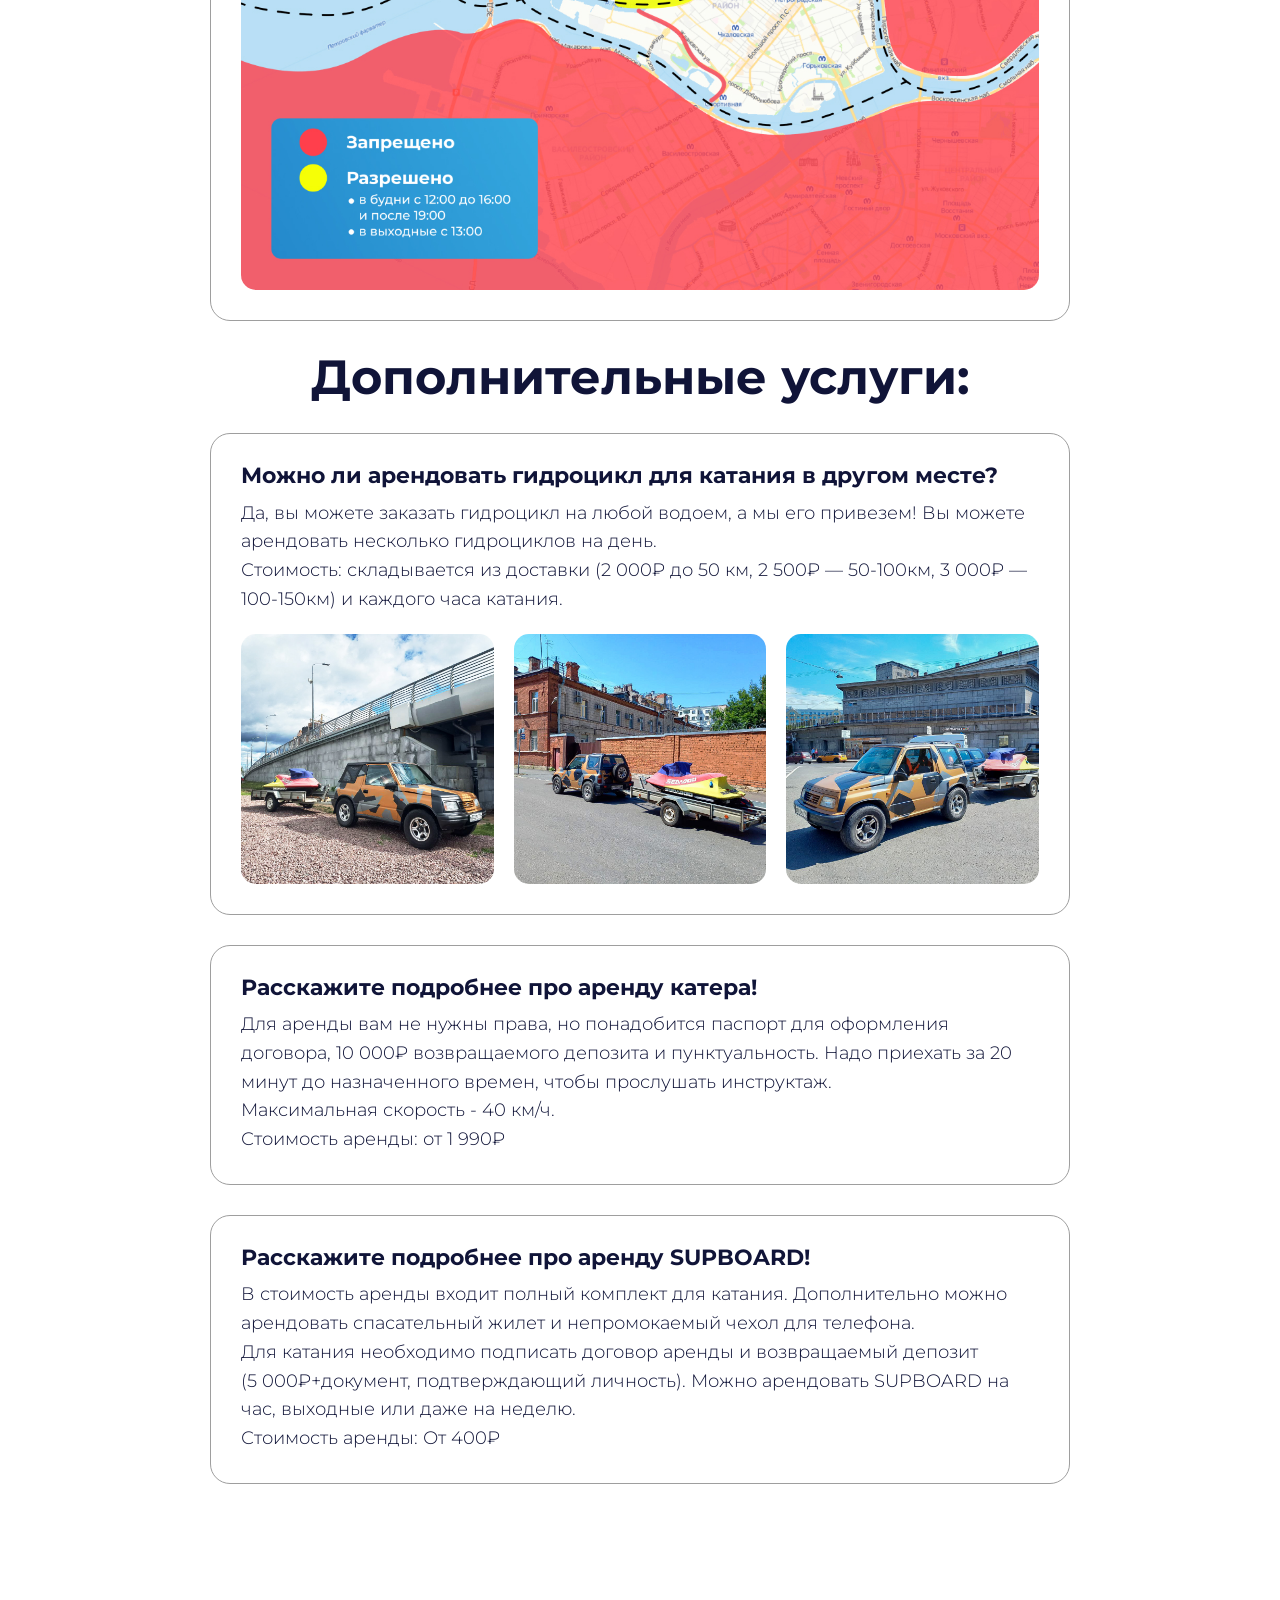
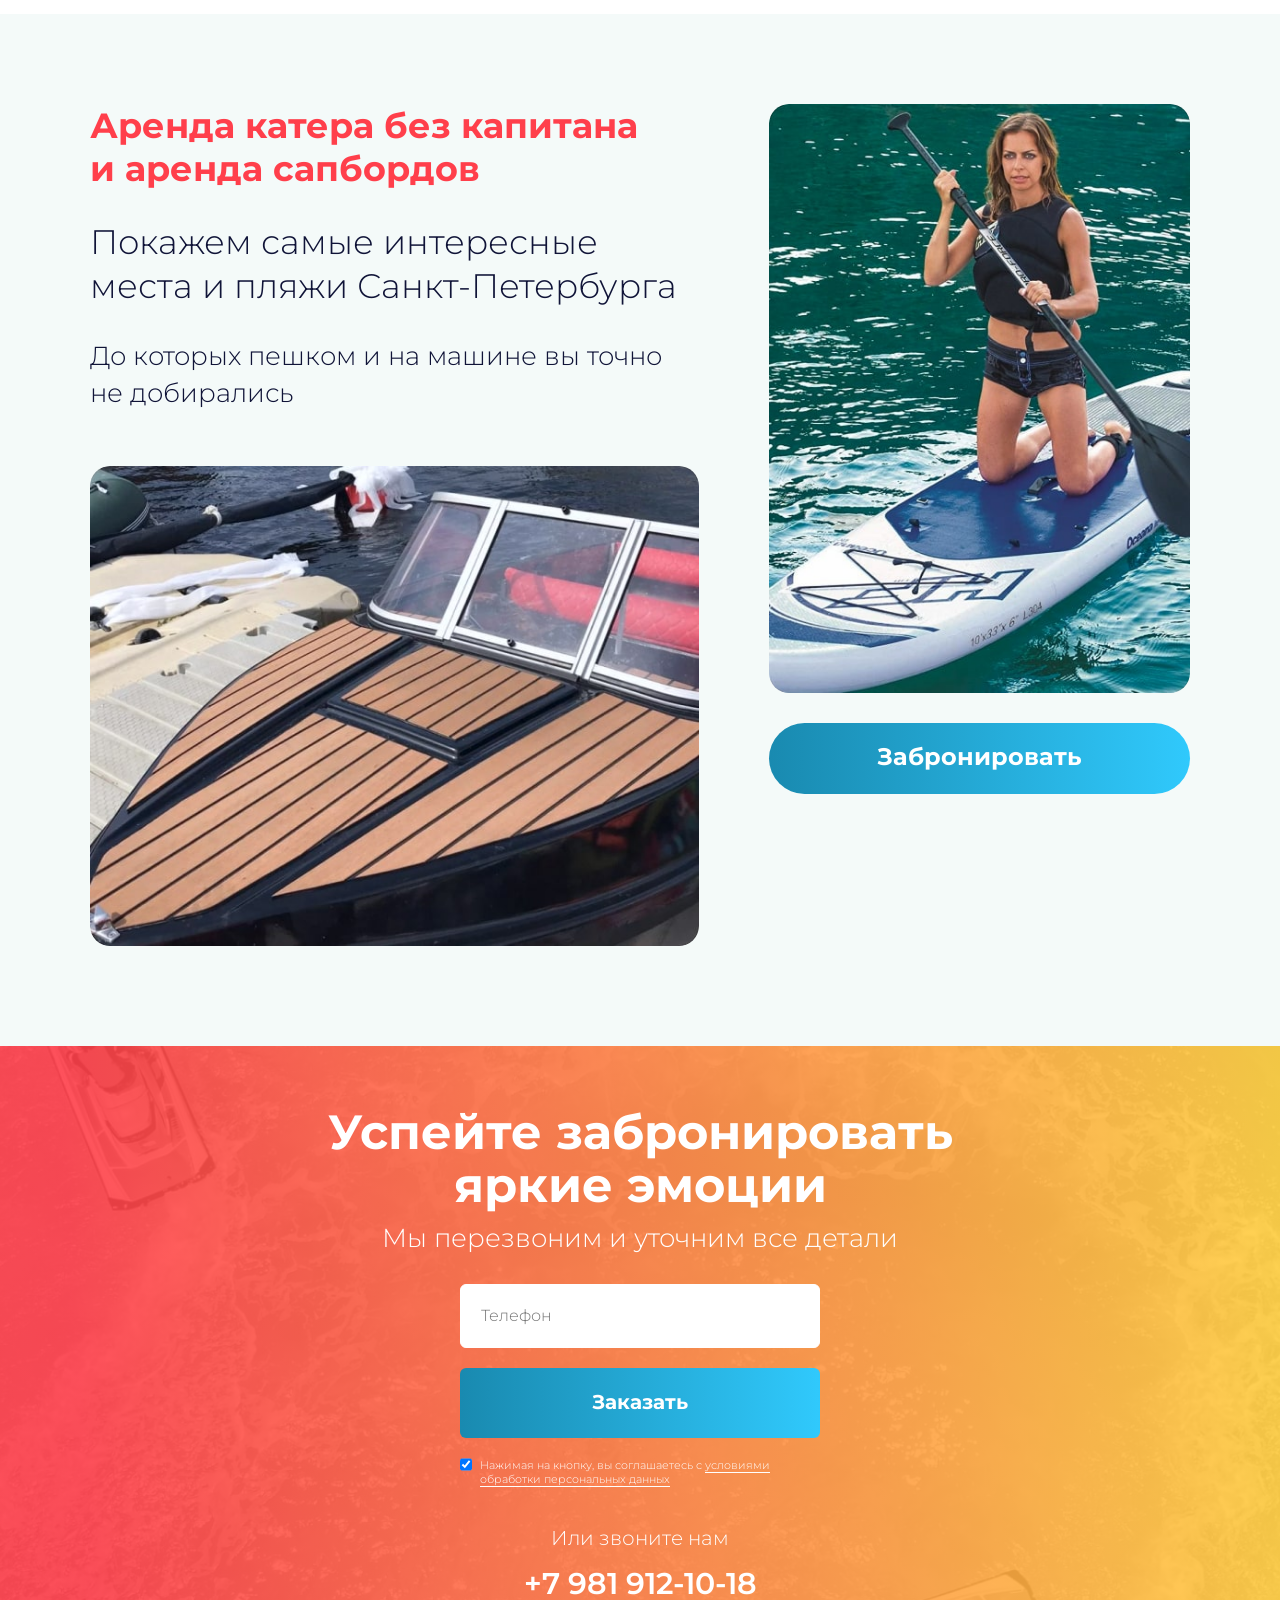
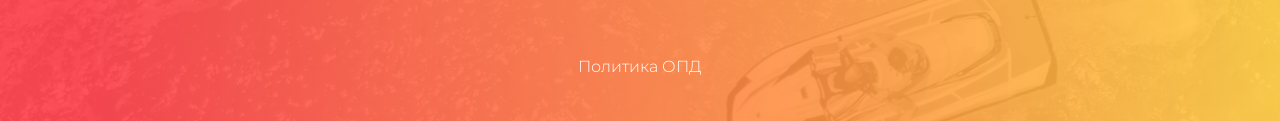
==== commit 4f05fcf3: "Add files via upload" ====
--- a/index.html
+++ b/index.html
@@ -56,8 +56,13 @@
 								</a>
 							</li>
 							<li>
-								<a href="#faq" data-smooth-scroll="">
-									частые вопросы
+								<a href="#infa" data-smooth-scroll="">
+									Информация
+								</a>
+							</li>
+							<li>
+								<a href="#dop" data-smooth-scroll="">
+									Доп. услуги
 								</a>
 							</li>
 							<li>
@@ -305,8 +310,8 @@
 								<div class="swiper-slide item">
 									<div class="item-in">
 										<div class="item-image">
-											<a href="assetimg/gidrosicle/gsx/1.JPG" data-fancybox="product-6" data-fancybox-product="">
-												<img src="assets/img/gidrosicle/gsx/1.JPG" alt="BRP SEA DOO GSX ">
+											<a href="assetimg/gidrosicle/gsx/5.jpg" data-fancybox="product-6" data-fancybox-product="">
+												<img src="assets/img/gidrosicle/gsx/5.jpg" alt="BRP SEA DOO GSX ">
 											</a>
 										</div>
 
@@ -326,6 +331,11 @@
 													<img src="assets/img/gidrosicle/gsx/4.JPG" srcset="assets/img/gidrosicle/gsx/4.JPG">
 												</a>
 											</div>
+											<div class="item-photo">
+												<a href="assets/img/gidrosicle/gsx/5.jpg" data-fancybox="product-6" data-fancybox-product="">
+													<img src="assets/img/gidrosicle/gsx/5.jpg" srcset="assets/img/gidrosicle/gsx/4.JPG">
+												</a>
+											</div>
 										</div>
 
 										<div class="item-title">
@@ -370,8 +380,8 @@
 								<div class="swiper-slide item">
 									<div class="item-in">
 										<div class="item-image">
-											<a href="assets/img/gidrosicle/gtx-rfi/1.jpg" data-fancybox="product-5" data-fancybox-product="">
-												<img src="assets/img/gidrosicle/gtx-rfi/1.jpg" alt="BRP SEA DOO GTX RFI">
+											<a href="assets/img/gidrosicle/gtx-rfi/2.jpg" data-fancybox="product-5" data-fancybox-product="">
+												<img src="assets/img/gidrosicle/gtx-rfi/2.jpg" alt="BRP SEA DOO GTX RFI">
 											</a>
 										</div>
 
@@ -432,8 +442,8 @@
 								<div class="swiper-slide item">
 									<div class="item-in">
 										<div class="item-image">
-											<a href="assets/img/gidrosicle/rxp/1.jpg" data-fancybox="product-7" data-fancybox-product="">
-												<img src="assets/img/gidrosicle/rxp/1.jpg" alt="SEA-DOO RXP">
+											<a href="assets/img/gidrosicle/rxp/2.jpg" data-fancybox="product-7" data-fancybox-product="">
+												<img src="assets/img/gidrosicle/rxp/2.jpg" alt="SEA-DOO RXP">
 											</a>
 										</div>
 
@@ -597,7 +607,7 @@
 			<div class="container">
 				<div class="in">
 
-					<div class="title text-md-center" data-size="medium">
+					<div id="infa" class="title text-md-center" data-size="medium">
 						Общая информация:
 					</div>
 
@@ -641,8 +651,8 @@
 
 					</div>
 
-					<div class="title text-md-center" data-size="medium">
-						Общая информация:
+					<div id="dop" class="title text-md-center" data-size="medium">
+						Дополнительные услуги:
 					</div>
 
 					<div class="list">
@@ -726,8 +736,8 @@
 						<div class="item item-1">
 							<div class="item-in">
 								<div class="item-title">
-									А так же аренда<br>
-									катера без капитана<br>
+									Аренда катера
+									без капитана<br>
 									и аренда сапбордов
 								</div>
 
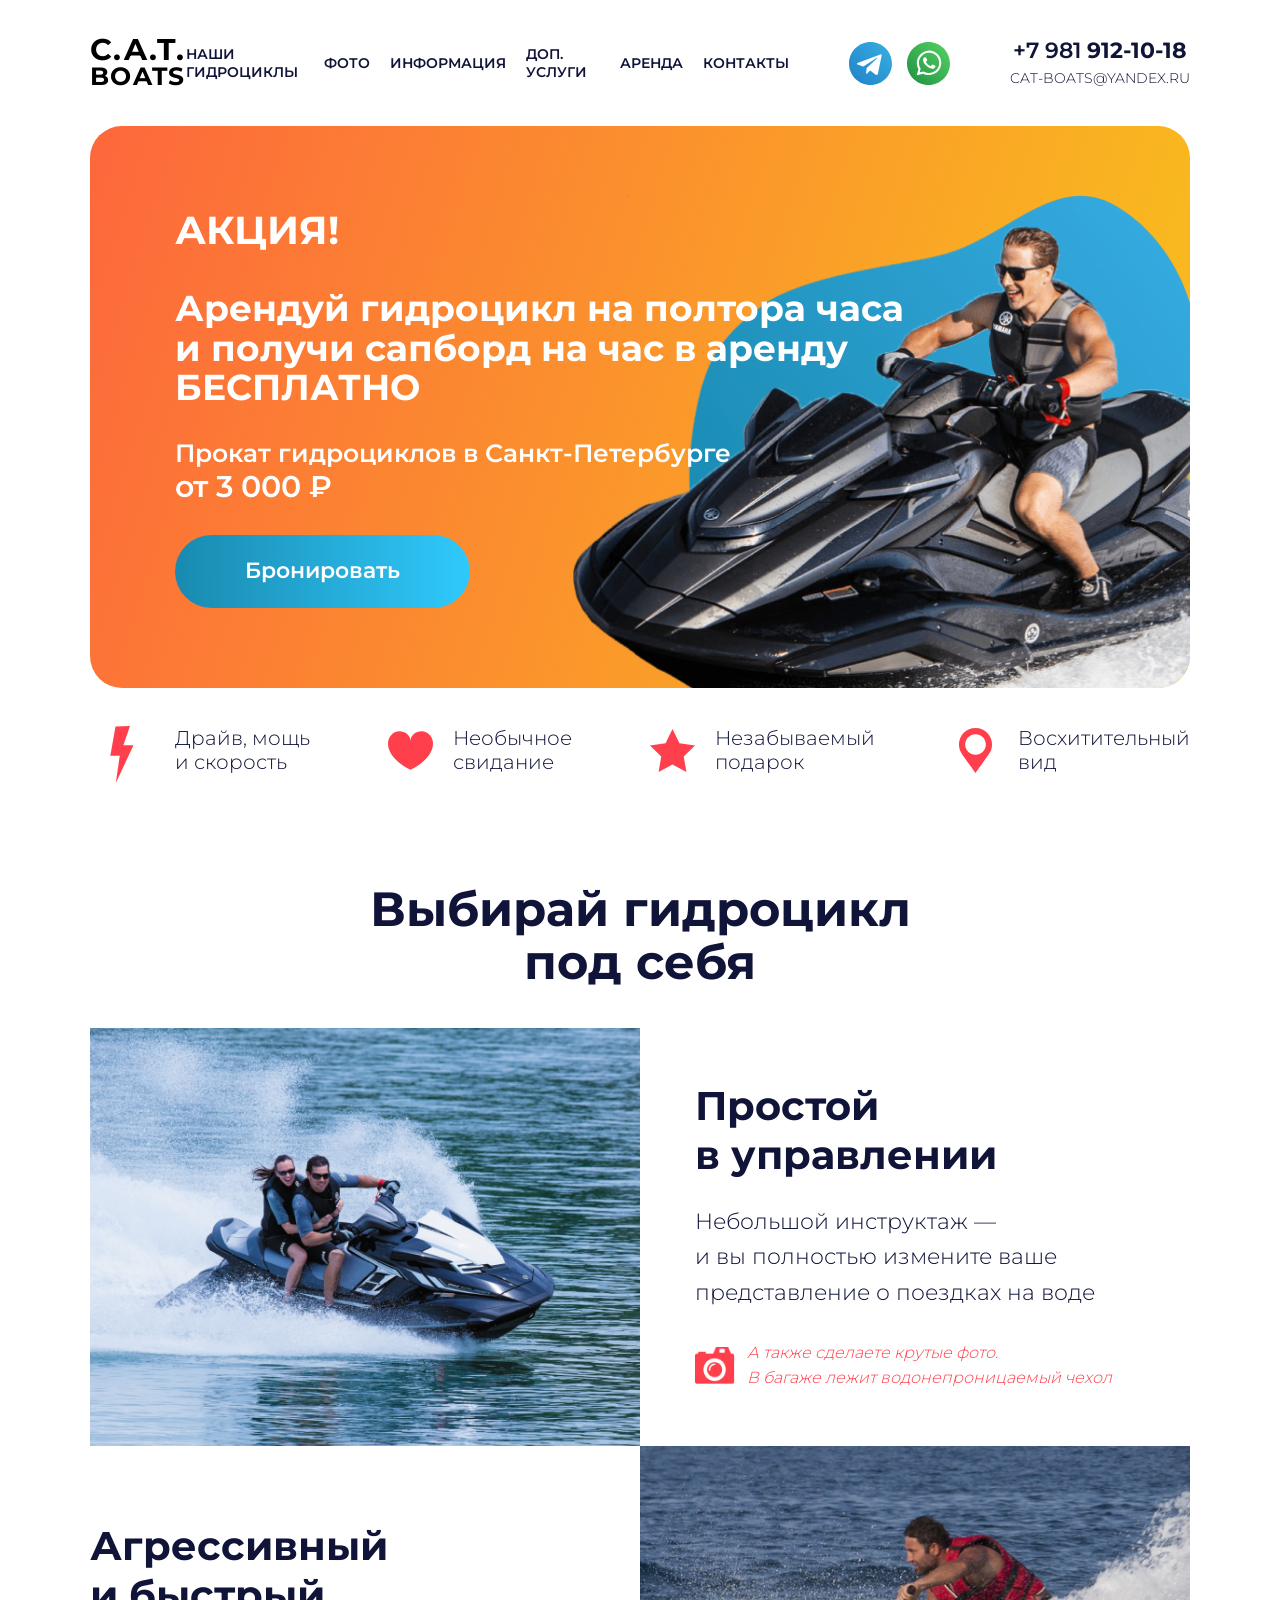
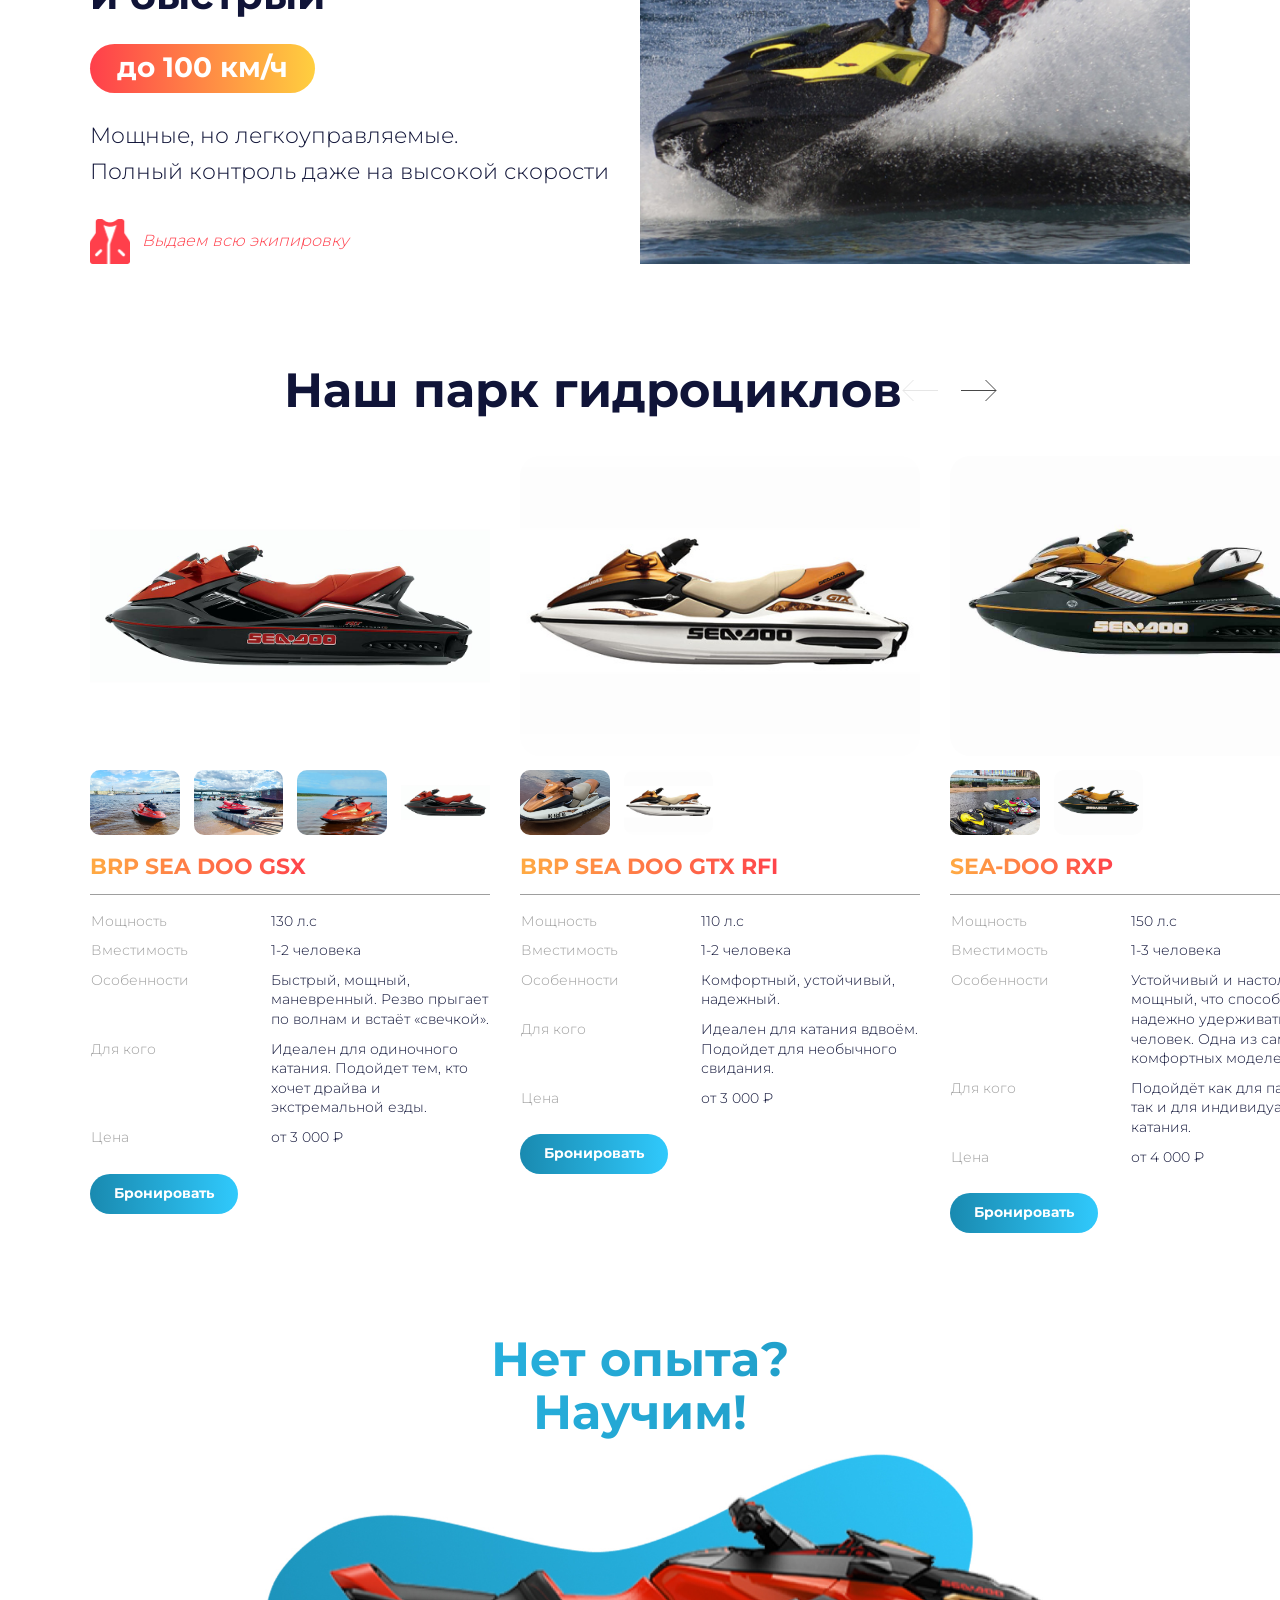
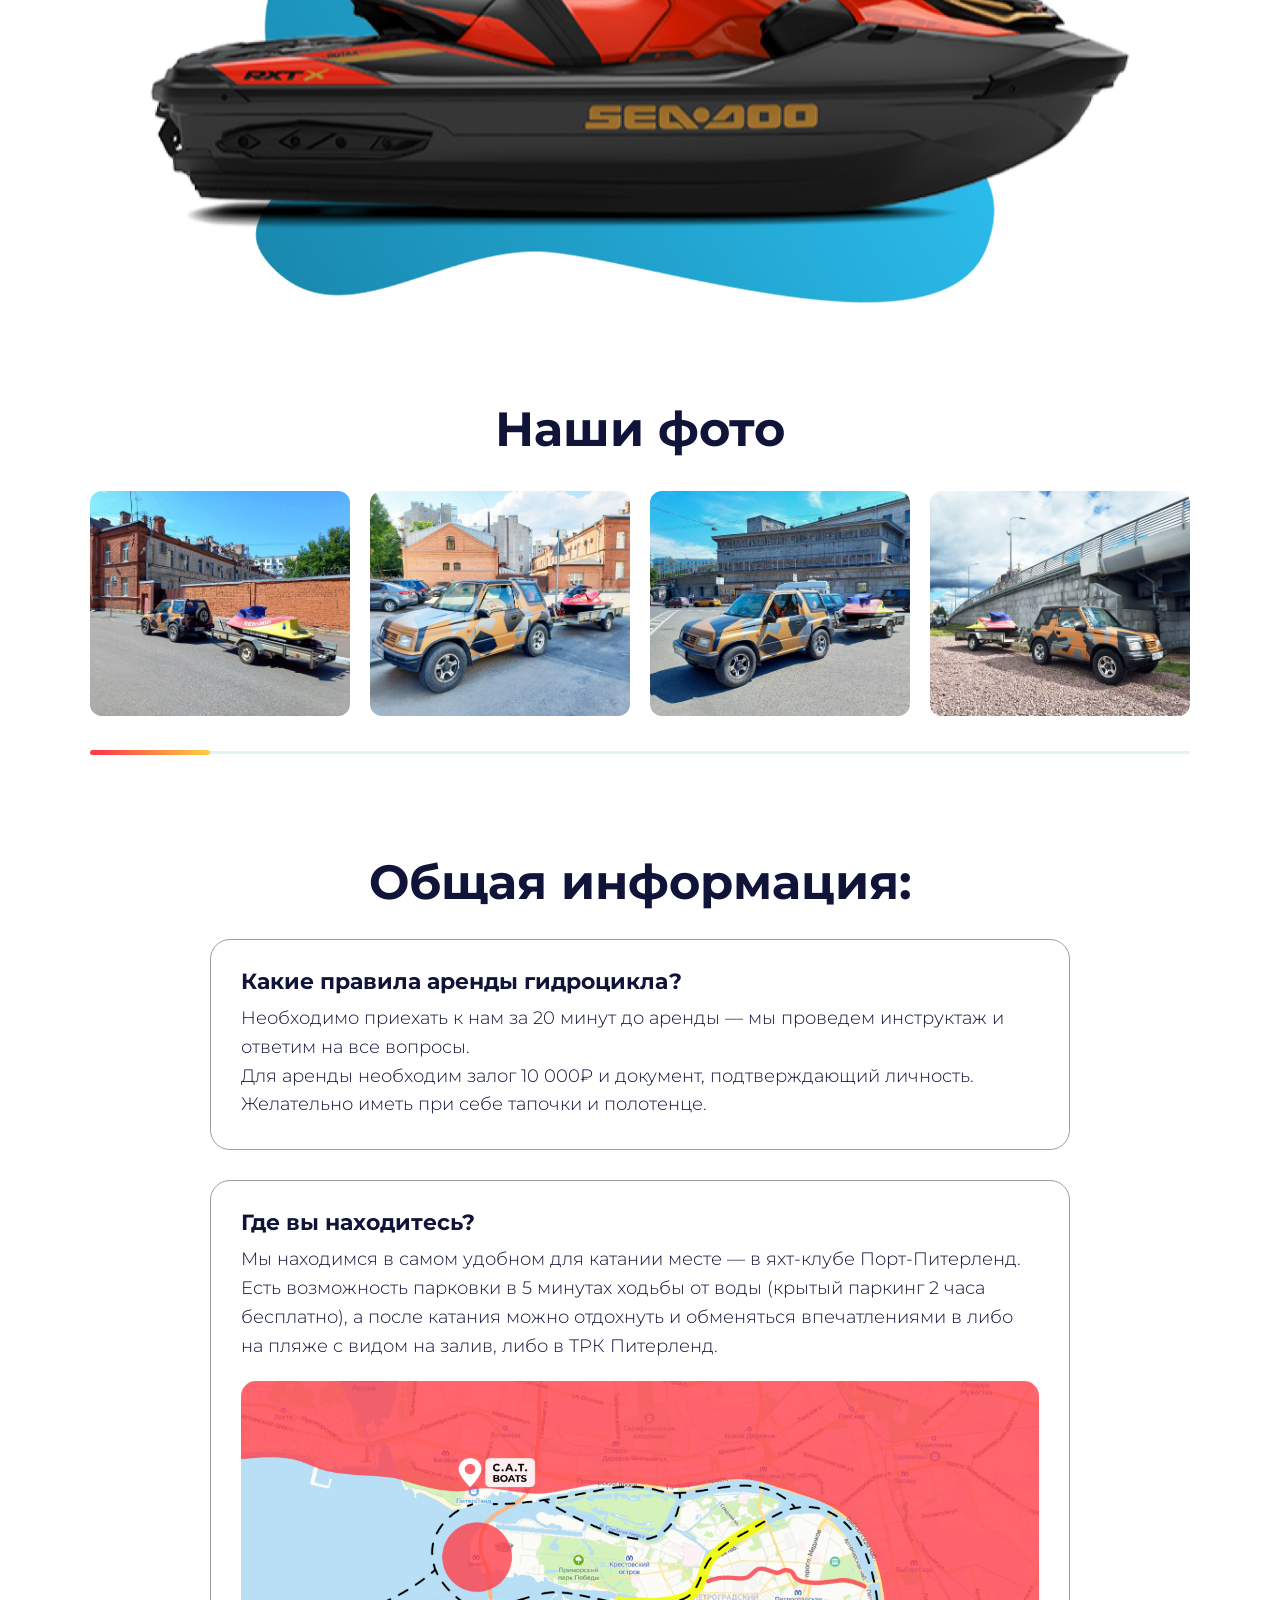
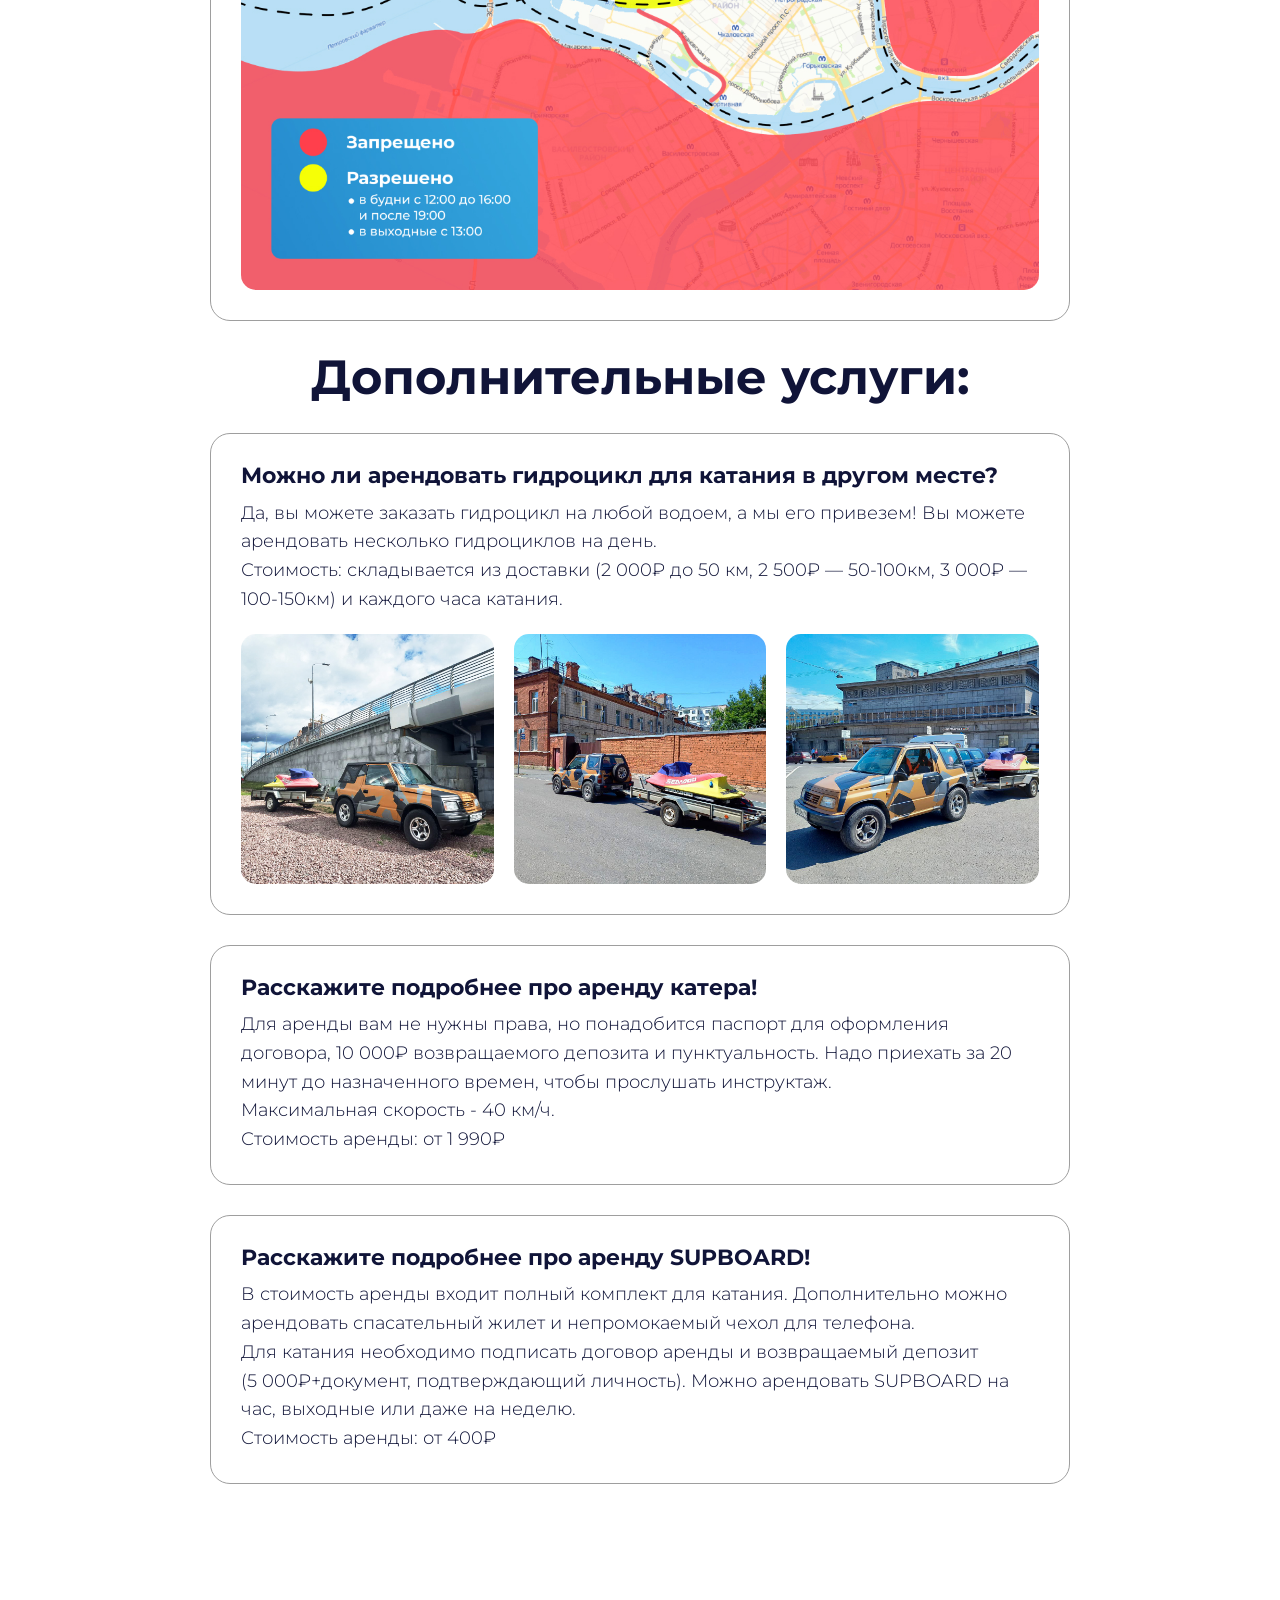
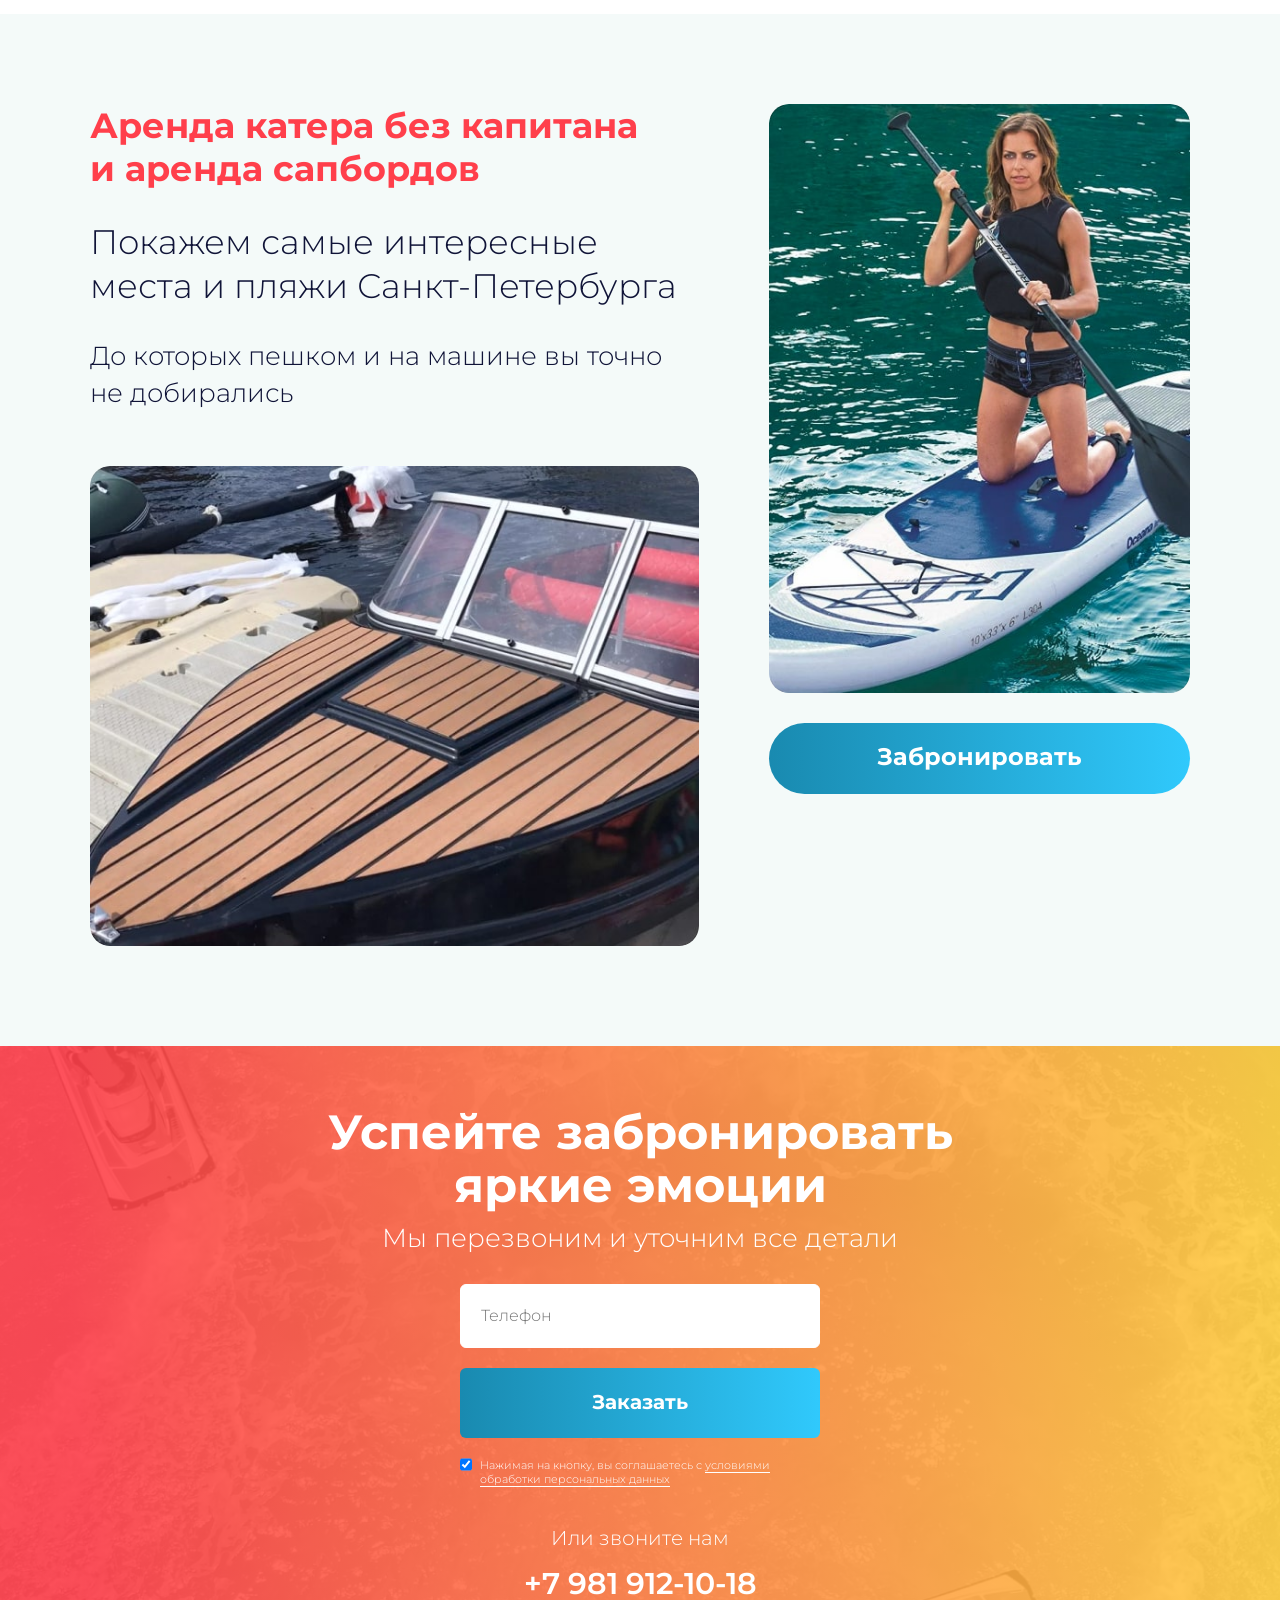
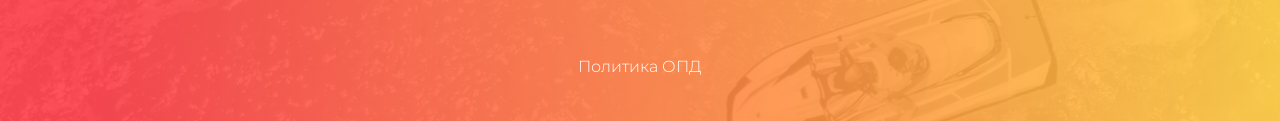
==== commit 7c696655: "Add files via upload" ====
--- a/index.html
+++ b/index.html
@@ -310,7 +310,7 @@
 								<div class="swiper-slide item">
 									<div class="item-in">
 										<div class="item-image">
-											<a href="assetimg/gidrosicle/gsx/5.jpg" data-fancybox="product-6" data-fancybox-product="">
+											<a href="assets/img/gidrosicle/gsx/5.jpg" data-fancybox="product-6" data-fancybox-product="">
 												<img src="assets/img/gidrosicle/gsx/5.jpg" alt="BRP SEA DOO GSX ">
 											</a>
 										</div>
@@ -333,7 +333,7 @@
 											</div>
 											<div class="item-photo">
 												<a href="assets/img/gidrosicle/gsx/5.jpg" data-fancybox="product-6" data-fancybox-product="">
-													<img src="assets/img/gidrosicle/gsx/5.jpg" srcset="assets/img/gidrosicle/gsx/4.JPG">
+													<img src="assets/img/gidrosicle/gsx/5.jpg" srcset="assets/img/gidrosicle/gsx/5.jpg">
 												</a>
 											</div>
 										</div>
@@ -715,7 +715,7 @@
 									Для катания необходимо подписать договор аренды и возвращаемый депозит (<span
 										style="white-space: nowrap;">5 000₽+</span>документ,
 									подтверждающий личность). Можно арендовать SUPBOARD на час, выходные или даже на неделю.<br>
-									Стоимость аренды: От 400₽
+									Стоимость аренды: от 400₽
 								</div>
 
 							</div>
